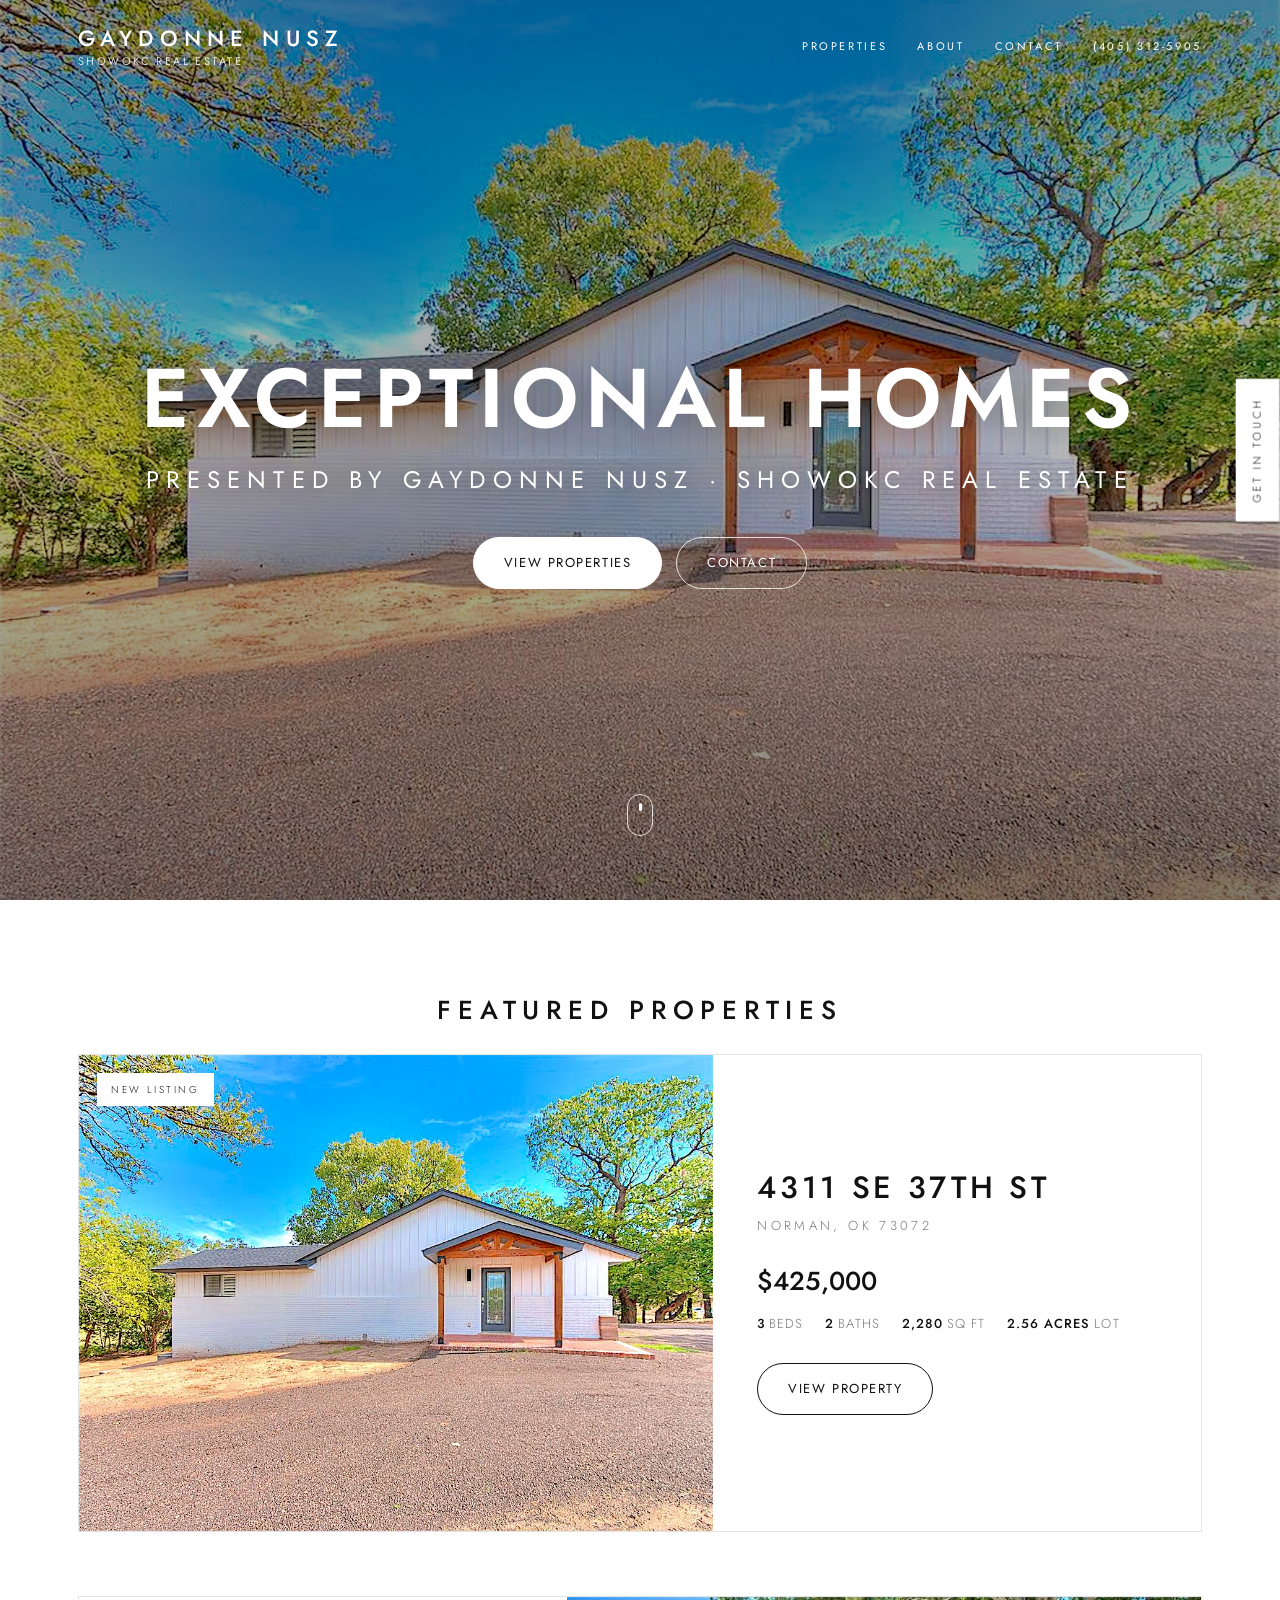
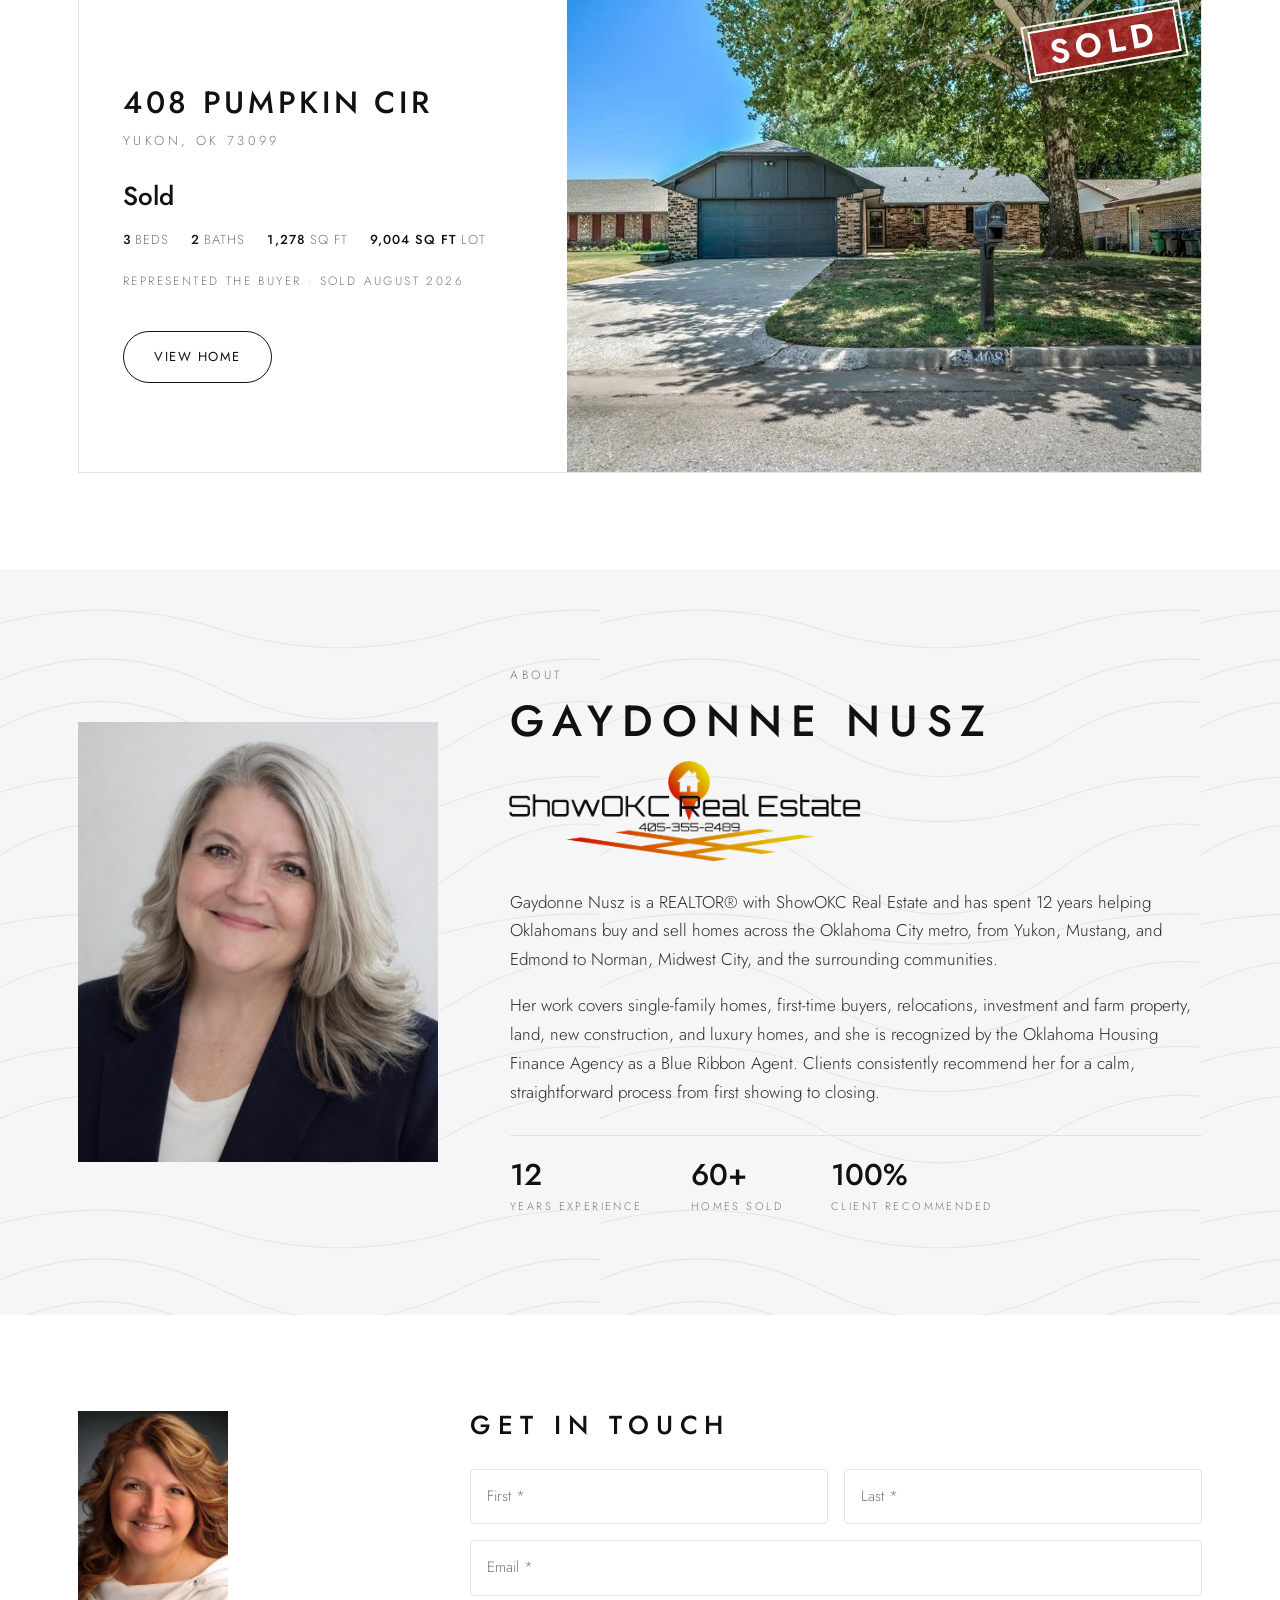
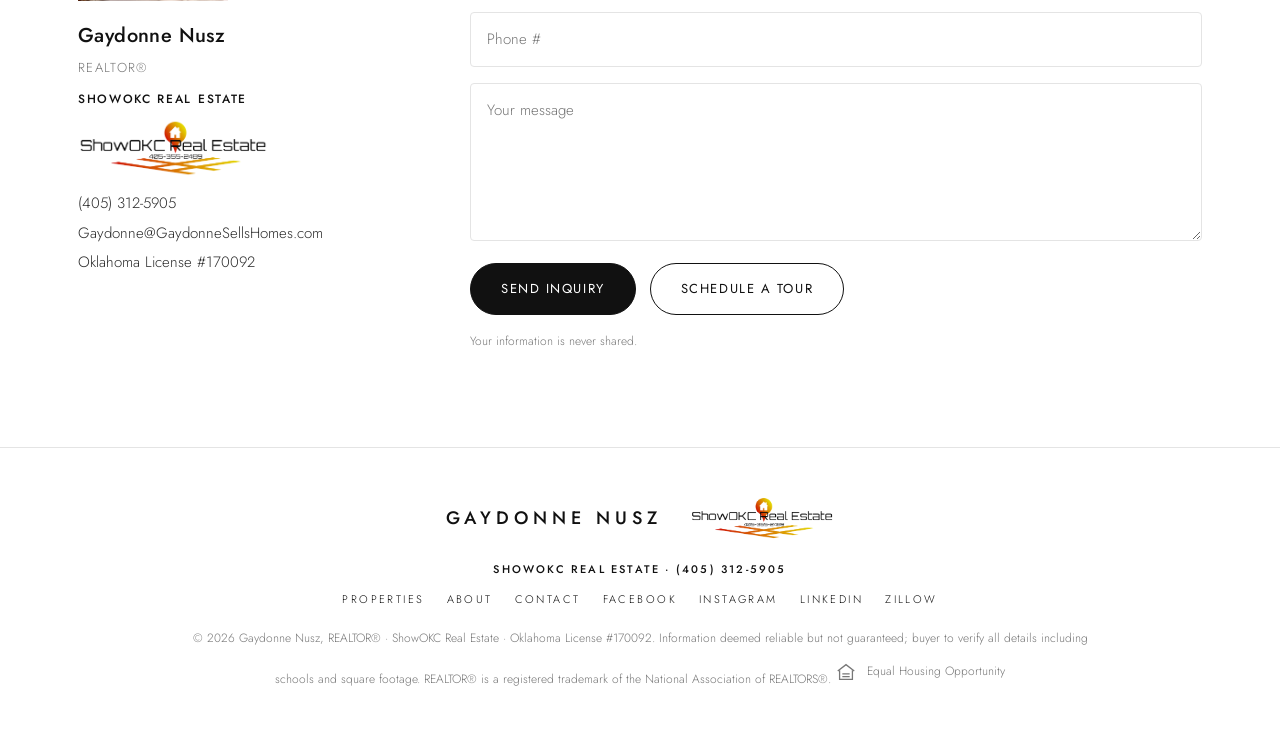
==== index.html @ 145a8dc5 "408: rename hero and card images so browsers load the realtor.com main photo Co-Authored-By: Claude " ====
<!doctype html>
<html lang="en">
<head>
  <meta charset="utf-8">
  <meta name="viewport" content="width=device-width, initial-scale=1">
  <title>Gaydonne Sells Homes</title>
  <link rel="icon" href="favicon.svg" type="image/svg+xml">
  <link rel="icon" href="favicon-32.png" sizes="32x32" type="image/png">
  <link rel="apple-touch-icon" href="apple-touch-icon.png">
  <meta name="description" content="Homes for sale across the Oklahoma City metro, presented by Gaydonne Nusz, REALTOR® with ShowOKC Real Estate.">
  <meta name="theme-color" content="#ffffff">
  <meta property="og:type" content="website">
  <meta property="og:title" content="Gaydonne Nusz | ShowOKC Real Estate">
  <meta property="og:description" content="Exceptional homes for sale across the Oklahoma City metro. Showings by appointment.">
  <meta property="og:url" content="https://gaydonnesellshomes.com/">
  <meta property="og:image" content="https://gaydonnesellshomes.com/images/norman/hero.jpg">
  <meta name="twitter:card" content="summary_large_image">
  <link rel="preconnect" href="https://fonts.googleapis.com">
  <link href="https://fonts.googleapis.com/css2?family=Jost:wght@300;400;500;600&display=swap" rel="stylesheet">
  <link rel="stylesheet" href="styles.css">
</head>
<body>
<header class="nav">
  <div class="container nav__inner">
    <a class="brand" href="index.html">
      <span class="brand__name">Gaydonne Nusz</span>
      <span class="brand__sub">ShowOKC Real Estate</span>
    </a>
    <nav class="nav__links" id="menu"><a href="#properties">Properties</a><a href="#about">About</a><a href="#contact">Contact</a><a href="tel:+14053125905">(405) 312-5905</a></nav>
    <button class="nav__toggle" aria-label="Menu" aria-expanded="false" aria-controls="menu"><svg viewBox="0 0 24 24"><path d="M3 7h18M3 12h18M3 17h18"/></svg></button>
  </div>
</header>

<section class="hero" id="top">
  <img class="hero__img" src="images/hero.jpg" alt="">
  <div class="hero__content">
    <h1 class="hero__title">Exceptional Homes</h1>
    <div class="hero__sub">Presented by Gaydonne Nusz · ShowOKC Real Estate</div>
    <div class="hero__actions"><a class="btn btn--white" href="#properties">View Properties</a><a class="btn btn--ghost-light" href="#contact">Contact</a></div>
  </div>
  <div class="hero__scroll" aria-hidden="true"></div>
</section>

<section class="section" id="properties">
  <div class="container">
    <h2 class="h2 h2--center">Featured Properties</h2>
    <div class="properties">
      <article class="property">
        <a class="property__media" href="4311/">
          <img src="images/norman/03.jpg" alt="4311 SE 37th St, Norman" loading="lazy">
          <span class="tag">New Listing</span>
        </a>
        <div class="property__body">
          <h3 class="property__addr">4311 SE 37th St</h3>
          <div class="property__city">Norman, OK 73072</div>
          <div class="property__price">$425,000</div>
          <div class="specs"><span><b>3</b>beds</span><span><b>2</b>baths</span><span><b>2,280</b>sq ft</span><span><b>2.56 acres</b>lot</span></div>
          
          <a class="btn btn--outline property__link" href="4311/">View Property</a>
        </div>
      </article>
      <article class="property property--sold">
        <a class="property__media" href="408/">
          <img src="images/pumpkin/card-front.jpg" alt="408 Pumpkin Cir, Yukon" loading="lazy">
          <span class="stamp">Sold</span>
        </a>
        <div class="property__body">
          <h3 class="property__addr">408 Pumpkin Cir</h3>
          <div class="property__city">Yukon, OK 73099</div>
          <div class="property__price">Sold</div>
          <div class="specs"><span><b>3</b>beds</span><span><b>2</b>baths</span><span><b>1,278</b>sq ft</span><span><b>9,004 sq ft</b>lot</span></div>
          <p class="property__note">Represented the buyer · Sold August 2026</p>
          <a class="btn btn--outline property__link" href="408/">View Home</a>
        </div>
      </article>
    </div>
  </div>
</section>

<section class="section section--topo" id="about">
  <div class="container about">
    <img class="about__img" src="images/agent.jpg" alt="Gaydonne Nusz">
    <div>
      <div class="eyebrow">About</div>
      <h2>Gaydonne Nusz</h2>
      <img class="about__brokerage" src="images/brand/showokc-logo.png" alt="ShowOKC Real Estate, (405) 355-2489">
      <p>Gaydonne Nusz is a REALTOR® with ShowOKC Real Estate and has spent 12 years helping Oklahomans buy and sell homes across the Oklahoma City metro, from Yukon, Mustang, and Edmond to Norman, Midwest City, and the surrounding communities.</p><p>Her work covers single-family homes, first-time buyers, relocations, investment and farm property, land, new construction, and luxury homes, and she is recognized by the Oklahoma Housing Finance Agency as a Blue Ribbon Agent. Clients consistently recommend her for a calm, straightforward process from first showing to closing.</p>
      <div class="stats"><div class="stat"><b>12</b><span>Years experience</span></div><div class="stat"><b>60+</b><span>Homes sold</span></div><div class="stat"><b>100%</b><span>Client recommended</span></div></div>
    </div>
  </div>
</section>

<section class="section " id="contact">
  <div class="container contact">
    <div class="agent">
      <img class="agent__photo" src="images/agent-contact.jpg" alt="Gaydonne Nusz">
      <b>Gaydonne Nusz</b>
      <span class="agent__role">REALTOR®</span>
      <span class="agent__brokerage">ShowOKC Real Estate</span>
      <img class="agent__logo" src="images/brand/showokc-logo.png" alt="ShowOKC Real Estate, (405) 355-2489">
      <a href="tel:+14053125905">(405) 312-5905</a>
      <a href="mailto:Gaydonne@GaydonneSellsHomes.com">Gaydonne@GaydonneSellsHomes.com</a>
      <span>Oklahoma License #170092</span>
    </div>
    <div>
      <h2 class="h2">Get in touch</h2>
      <!-- Posts to Formspree. Create a free form at https://formspree.io and replace YOUR_FORM_ID in tools/build.py -->
      <form class="form" action="https://formspree.io/f/YOUR_FORM_ID" method="POST">
        <input type="hidden" name="_subject" value="Website inquiry">
        <div class="form__row"><input type="text" name="first_name" placeholder="First *" required><input type="text" name="last_name" placeholder="Last *" required></div>
        <input type="email" name="email" placeholder="Email *" required>
        <input type="tel" name="phone" placeholder="Phone #">
        <textarea name="message" rows="5" placeholder="Your message"></textarea>
        <div class="form__actions">
          <button class="btn" type="submit">Send Inquiry</button>
          <a class="btn btn--outline" href="sms:+14053125905?&body=Hi%20Gaydonne%2C%20I%27d%20like%20to%20talk%20about%20buying%20or%20selling%20a%20home.">Schedule a Tour</a>
        </div>
        <div class="form__note">Your information is never shared.</div>
      </form>
    </div>
  </div>
</section>
<footer class="footer">
  <div class="container">
    <div class="footer__brand">
      <span class="footer__name">Gaydonne Nusz</span>
      <img class="footer__logo" src="images/brand/showokc-logo.png" alt="ShowOKC Real Estate">
    </div>
    <div class="footer__brokerage">ShowOKC Real Estate · <a href="tel:+14053125905">(405) 312-5905</a></div>
    <div class="footer__links"><a href="index.html#properties">Properties</a><a href="index.html#about">About</a><a href="index.html#contact">Contact</a><a href="https://www.facebook.com/nuszrealty">Facebook</a><a href="#">Instagram</a><a href="#">LinkedIn</a><a href="#">Zillow</a></div>
    <div class="footer__legal">© 2026 Gaydonne Nusz, REALTOR® · ShowOKC Real Estate · Oklahoma License #170092. Information deemed reliable but not guaranteed; buyer to verify all details including schools and square footage. REALTOR® is a registered trademark of the National Association of REALTORS®.
      <div class="eho"><svg viewBox="0 0 24 24"><path d="m3 11 9-7 9 7"/><path d="M5 10v10h14V10"/><path d="M8 14h8M8 17h8"/></svg> Equal Housing Opportunity</div></div>
  </div>
</footer>

<a class="tour-tab" href="#contact">Get in touch</a>
<script src="site.js"></script>
</body>
</html>
---- styles.css ----
/* =====================================================================
   "North" style — light, airy single-property layout
   ===================================================================== */
:root {
  --ink: #111111;
  --text: #2b2b2b;
  --muted: #777777;
  --line: #e4e4e4;
  --bg: #ffffff;
  --bg-2: #f6f6f6;
  --accent: #111111;
  --sans: "Jost", "Futura", "Helvetica Neue", Arial, sans-serif;
  --container: 1180px;
  --ease: cubic-bezier(.2,.7,.2,1);
  --topo: url("data:image/svg+xml,%3Csvg xmlns='http://www.w3.org/2000/svg' width='600' height='600' viewBox='0 0 600 600'%3E%3Cg fill='none' stroke='%23000' stroke-opacity='.07' stroke-width='1'%3E%3Cpath d='M-20 120c80-40 160-40 240 0s160 40 240 0 160-40 240 0'/%3E%3Cpath d='M-20 170c80-50 160-50 240 0s160 50 240 0 160-50 240 0'/%3E%3Cpath d='M-20 230c80-30 160-30 240 0s160 30 240 0 160-30 240 0'/%3E%3Cpath d='M-20 300c80-60 160-60 240 0s160 60 240 0 160-60 240 0'/%3E%3Cpath d='M-20 360c80-20 160-20 240 0s160 20 240 0 160-20 240 0'/%3E%3Cpath d='M-20 430c80-50 160-50 240 0s160 50 240 0 160-50 240 0'/%3E%3Cpath d='M-20 500c80-30 160-30 240 0s160 30 240 0 160-30 240 0'/%3E%3Cpath d='M-20 560c80-45 160-45 240 0s160 45 240 0 160-45 240 0'/%3E%3Cpath d='M-20 60c80-25 160-25 240 0s160 25 240 0 160-25 240 0'/%3E%3C/g%3E%3C/svg%3E");
}

* { box-sizing: border-box; }
html { scroll-behavior: smooth; -webkit-text-size-adjust: 100%; }
body { margin: 0; font-family: var(--sans); font-weight: 300; font-size: 17px; line-height: 1.7; color: var(--text); background: var(--bg); }
img { display: block; max-width: 100%; }
a { color: inherit; text-decoration: none; }
h1, h2, h3, h4 { margin: 0; font-weight: 500; line-height: 1.15; }
p { margin: 0 0 1em; }

.container { max-width: var(--container); margin: 0 auto; padding: 0 28px; }
.section { padding: 96px 0; }
.section--tight { padding: 64px 0; }
.section--topo { background: var(--bg-2) var(--topo); }
.h2 { font-size: 26px; letter-spacing: 0.26em; text-transform: uppercase; font-weight: 500; color: var(--ink); margin-bottom: 28px; }
.h2--center { text-align: center; }
.eyebrow { font-size: 12px; letter-spacing: 0.3em; text-transform: uppercase; color: var(--muted); margin-bottom: 10px; }

/* ---------- Buttons ---------- */
.btn { display: inline-flex; align-items: center; justify-content: center; gap: 10px; padding: 14px 30px; border-radius: 999px; font: inherit; font-size: 13px; font-weight: 400; letter-spacing: 0.12em; text-transform: uppercase; cursor: pointer; border: 1px solid var(--ink); background: var(--ink); color: #fff; transition: all .2s var(--ease); }
.btn:hover { background: #333; border-color: #333; }
.btn--outline { background: transparent; color: var(--ink); }
.btn--outline:hover { background: var(--ink); color: #fff; }
.btn--white { background: #fff; color: var(--ink); border-color: #fff; }
.btn--white:hover { background: transparent; color: #fff; }
.btn--ghost-light { background: transparent; color: #fff; border-color: rgba(255,255,255,.8); }
.btn--ghost-light:hover { background: #fff; color: var(--ink); }
.btn--block { width: 100%; }
.btn svg { width: 16px; height: 16px; stroke: currentColor; fill: none; stroke-width: 1.8; stroke-linecap: round; stroke-linejoin: round; }

/* ---------- Nav ---------- */
.nav { position: fixed; inset: 0 0 auto 0; z-index: 50; padding: 26px 0; color: #fff; transition: background .3s, padding .3s, color .3s, box-shadow .3s; }
.nav.is-scrolled, .nav--solid { background: rgba(255,255,255,.96); color: var(--ink); padding: 14px 0; box-shadow: 0 1px 0 var(--line); }
.nav__inner { display: flex; align-items: center; justify-content: space-between; gap: 24px; }
.brand { display: flex; flex-direction: column; line-height: 1.1; }
.brand__name { font-size: 22px; font-weight: 500; letter-spacing: 0.28em; text-transform: uppercase; }
.brand__sub { font-size: 11px; font-weight: 400; letter-spacing: 0.22em; text-transform: uppercase; margin-top: 5px; opacity: .85; } /* >= 50% of .brand__name (22px) */
.nav__links { display: flex; gap: 30px; align-items: center; }
.nav__links a { font-size: 11px; letter-spacing: 0.24em; text-transform: uppercase; font-weight: 400; position: relative; padding: 4px 0; white-space: nowrap; }
.nav__links a::after { content: ""; position: absolute; left: 0; bottom: 0; width: 0; height: 1px; background: currentColor; transition: width .25s var(--ease); }
.nav__links a:hover::after { width: 100%; }
.nav__toggle { display: none; background: none; border: 0; color: inherit; width: 44px; height: 44px; cursor: pointer; }
.nav__toggle svg { width: 26px; height: 26px; stroke: currentColor; fill: none; stroke-width: 1.6; stroke-linecap: round; }

/* ---------- Hero ---------- */
.hero { position: relative; min-height: min(100svh, 1000px); display: grid; place-items: center; text-align: center; color: #fff; isolation: isolate; }
.hero__img { position: absolute; inset: 0; width: 100%; height: 100%; object-fit: cover; z-index: -2; }
.hero::after { content: ""; position: absolute; inset: 0; z-index: -1; background: linear-gradient(180deg, rgba(0,0,0,.4) 0%, rgba(0,0,0,.28) 50%, rgba(0,0,0,.5) 100%); }
.hero__content { padding: 120px 24px 80px; width: 100%; max-width: 1100px; }
.hero__title { font-size: clamp(38px, 6.5vw, 86px); font-weight: 600; letter-spacing: 0.08em; text-transform: uppercase; text-shadow: 0 2px 30px rgba(0,0,0,.35); }
.hero__sub { font-size: clamp(15px, 2vw, 24px); letter-spacing: 0.3em; text-transform: uppercase; font-weight: 400; margin-top: 14px; text-shadow: 0 2px 20px rgba(0,0,0,.4); }
.hero__actions { margin-top: 36px; display: flex; gap: 14px; justify-content: center; flex-wrap: wrap; }
.hero__scroll { position: absolute; left: 50%; bottom: 64px; transform: translateX(-50%); width: 26px; height: 42px; border: 1.5px solid rgba(255,255,255,.8); border-radius: 14px; }
.hero__scroll::after { content: ""; position: absolute; left: 50%; top: 8px; width: 3px; height: 8px; margin-left: -1.5px; border-radius: 2px; background: #fff; animation: scroll 1.8s infinite; }
@keyframes scroll { 0% { transform: translateY(0); opacity: 1 } 70% { transform: translateY(14px); opacity: 0 } 100% { opacity: 0 } }

/* ---------- Stats bar ---------- */
.statbar { display: flex; justify-content: center; flex-wrap: wrap; border: 1px solid var(--line); border-radius: 999px; background: #fff; margin: -36px auto 0; position: relative; z-index: 2; max-width: 900px; box-shadow: 0 10px 30px rgba(0,0,0,.06); }
.statbar div { padding: 18px 30px; font-size: 16px; font-weight: 500; color: var(--ink); border-right: 1px solid var(--line); white-space: nowrap; }
.statbar div:last-child { border-right: 0; }
.statbar span { font-weight: 300; color: var(--muted); margin-left: 5px; }
.statbar .statbar__price { letter-spacing: 0.04em; }

/* ---------- Overview ---------- */
.overview { max-width: 900px; margin: 0 auto; text-align: center; }
.overview p { font-size: 17px; text-align: left; }
.overview .h2 { margin-bottom: 20px; }
.docs { display: flex; justify-content: center; gap: 56px; margin-top: 40px; padding-top: 36px; border-top: 1px solid var(--line); }
.docs a { display: grid; justify-items: center; gap: 8px; font-size: 12px; letter-spacing: 0.22em; text-transform: uppercase; color: var(--ink); }
.docs svg { width: 34px; height: 34px; stroke: var(--ink); fill: none; stroke-width: 1.2; stroke-linecap: round; stroke-linejoin: round; }

/* ---------- Photo mosaic ---------- */
.mosaic { display: grid; grid-template-columns: 2fr 1fr 1fr; grid-template-rows: 300px 300px; gap: 8px; }
.mosaic button { padding: 0; border: 0; background: #eee; cursor: pointer; overflow: hidden; position: relative; }
.mosaic button:first-child { grid-row: span 2; }
.mosaic img { width: 100%; height: 100%; object-fit: cover; transition: transform .9s var(--ease); }
.mosaic button:hover img { transform: scale(1.04); }
.mosaic__more { position: absolute; inset: 0; display: grid; place-items: center; background: rgba(0,0,0,.45); color: #fff; font-size: 13px; letter-spacing: 0.2em; text-transform: uppercase; }
.photos__cta { text-align: center; margin-top: 28px; }

/* ---------- Features ---------- */
.features { list-style: none; margin: 0; padding: 0; display: flex; flex-wrap: wrap; gap: 10px 0; max-width: 1000px; }
.features li { font-size: 16px; color: var(--text); }
.features li::after { content: "•"; margin: 0 16px; color: var(--muted); }
.features li:last-child::after { content: none; }

/* ---------- Tabs (video / tour / plans) ---------- */
.tabs { display: flex; justify-content: center; margin: 0 auto; max-width: 900px; border-top: 1px solid var(--line); border-bottom: 1px solid var(--line); }
.tabs a { flex: 1; text-align: center; padding: 22px 10px; font-size: 13px; letter-spacing: 0.24em; text-transform: uppercase; color: var(--ink); border-right: 1px solid var(--line); }
.tabs a:last-child { border-right: 0; }
.tabs a.is-off { color: #bbb; cursor: default; }

/* ---------- Details table ---------- */
.details { width: 100%; max-width: 900px; margin: 0 auto; border-collapse: collapse; font-size: 15px; }
.details th, .details td { text-align: left; padding: 14px 0; border-bottom: 1px solid var(--line); vertical-align: top; }
.details th { color: var(--muted); font-weight: 400; width: 40%; letter-spacing: 0.04em; }
.details td { color: var(--ink); font-weight: 400; }

/* ---------- Map ---------- */
.map { position: relative; height: 520px; background: var(--bg-2) var(--topo); overflow: hidden; }
.map iframe { position: absolute; inset: 0; width: 100%; height: 100%; border: 0; filter: grayscale(1) contrast(1.05); }
.map__card { position: absolute; left: 50%; top: 32px; transform: translateX(-50%); background: #fff; padding: 16px 28px; text-align: center; box-shadow: 0 10px 30px rgba(0,0,0,.12); z-index: 2; }
.map__card b { display: block; font-size: 15px; letter-spacing: 0.2em; text-transform: uppercase; font-weight: 500; color: var(--ink); }
.map__card span { font-size: 13px; color: var(--muted); letter-spacing: 0.1em; }
.map__card a { display: inline-block; margin-top: 10px; font-size: 11px; letter-spacing: 0.22em; text-transform: uppercase; border-bottom: 1px solid var(--ink); color: var(--ink); }

/* ---------- Contact ---------- */
.contact { display: grid; grid-template-columns: 320px 1fr; gap: 72px; align-items: start; }
.agent { display: grid; gap: 4px; font-size: 15px; }
.agent .agent__photo { width: 150px; height: 190px; object-fit: cover; object-position: center top; margin-bottom: 14px; background: #eee; }
.agent b { font-size: 20px; font-weight: 500; color: var(--ink); letter-spacing: 0.02em; }
.agent .agent__role { color: var(--muted); font-size: 13px; letter-spacing: 0.1em; text-transform: uppercase; }
.agent .agent__brokerage { font-size: 12px; font-weight: 500; letter-spacing: 0.14em; text-transform: uppercase; color: var(--ink); margin-top: 6px; } /* >= 50% of 20px name */
.agent .agent__logo { width: 190px; height: auto; margin: 6px 0 10px; } /* wordmark ~ 12px: also >= 50% of the name */
.agent a:hover { text-decoration: underline; }
.agent .agent__site { margin-top: 8px; font-size: 12px; letter-spacing: 0.2em; text-transform: uppercase; border-bottom: 1px solid var(--ink); width: max-content; }
.form { display: grid; gap: 16px; }
.form__row { display: grid; grid-template-columns: 1fr 1fr; gap: 16px; }
.form input, .form textarea, .form select { font: inherit; font-weight: 300; font-size: 15px; padding: 14px 16px; border: 1px solid var(--line); background: #fff; color: var(--text); width: 100%; border-radius: 4px; }
.form input:focus, .form textarea:focus, .form select:focus { outline: none; border-color: var(--ink); }
.form__actions { display: flex; gap: 14px; flex-wrap: wrap; margin-top: 6px; }
.form__note { font-size: 12px; color: var(--muted); }

/* ---------- Floating tour tab ---------- */
.tour-tab { position: fixed; right: 0; top: 50%; transform: translateY(-50%) rotate(180deg); writing-mode: vertical-rl; z-index: 40; background: #fff; color: var(--ink); border: 1px solid var(--line); border-right: 0; padding: 18px 12px; font-size: 11px; letter-spacing: 0.26em; text-transform: uppercase; box-shadow: 0 6px 24px rgba(0,0,0,.08); }
.tour-tab:hover { background: var(--ink); color: #fff; }

/* ---------- Footer ---------- */
.footer { padding: 48px 0 40px; border-top: 1px solid var(--line); font-size: 12px; color: var(--muted); text-align: center; line-height: 1.8; }
.footer__brand { display: flex; justify-content: center; align-items: center; gap: 28px; margin-bottom: 20px; flex-wrap: wrap; }
.footer__name { font-size: 18px; letter-spacing: 0.28em; text-transform: uppercase; color: var(--ink); font-weight: 500; }
.footer__logo { height: 44px; width: auto; } /* wordmark ~ 9px+ ... sized with text line below for the 50% rule */
.footer__brokerage { font-size: 11px; letter-spacing: 0.2em; text-transform: uppercase; color: var(--ink); font-weight: 500; }
.footer__brokerage a { color: inherit; }
.footer__links { display: flex; justify-content: center; gap: 22px; margin: 10px 0 18px; flex-wrap: wrap; }
.footer__links a { font-size: 11px; letter-spacing: 0.22em; text-transform: uppercase; color: var(--ink); }
.footer__legal { max-width: 900px; margin: 0 auto; }
.eho { display: inline-flex; gap: 10px; align-items: center; margin-top: 12px; }
.eho svg { width: 22px; height: 22px; stroke: var(--muted); fill: none; stroke-width: 1.4; }

/* ---------- Home page: property cards ---------- */
.properties { display: grid; gap: 64px; }
.property { display: grid; grid-template-columns: 1.3fr 1fr; gap: 0; background: #fff; border: 1px solid var(--line); overflow: hidden; }
.property:nth-child(even) { grid-template-columns: 1fr 1.3fr; }
.property:nth-child(even) .property__media { order: 2; }
.property__media { position: relative; aspect-ratio: 4 / 3; overflow: hidden; background: #eee; }
.property__media img { width: 100%; height: 100%; object-fit: cover; transition: transform 1s var(--ease); }
.property:hover .property__media img { transform: scale(1.04); }
.tag { position: absolute; top: 18px; left: 18px; background: #fff; color: var(--ink); font-size: 10px; letter-spacing: 0.26em; text-transform: uppercase; padding: 8px 14px; }
.property__body { padding: 48px 44px; display: flex; flex-direction: column; justify-content: center; }
.property__addr { font-size: clamp(22px, 2.4vw, 32px); letter-spacing: 0.12em; text-transform: uppercase; font-weight: 500; color: var(--ink); line-height: 1.2; }
.property__city { font-size: 13px; letter-spacing: 0.26em; text-transform: uppercase; color: var(--muted); margin-top: 8px; }
.property__price { font-size: 26px; font-weight: 500; color: var(--ink); margin: 22px 0 10px; }
.specs { display: flex; flex-wrap: wrap; gap: 6px 22px; font-size: 13px; letter-spacing: 0.08em; text-transform: uppercase; color: var(--muted); }
.specs b { font-weight: 500; color: var(--ink); margin-right: 4px; }
.property__link { margin-top: 28px; width: max-content; }
.stamp { display: inline-block; transform: rotate(-12deg); padding: 0.14em 0.5em 0.1em; border: 0.08em solid #fff; outline: 2px solid rgba(255,255,255,.9); outline-offset: 5px; color: #fff; background: rgba(176, 30, 35, .78); font-size: clamp(30px, 4vw, 52px); font-weight: 600; letter-spacing: 0.18em; line-height: 1; text-transform: uppercase; box-shadow: 0 8px 30px rgba(0,0,0,.3); pointer-events: none; }
.property__media .stamp { position: absolute; top: 22px; right: 22px; transform: rotate(-10deg); transform-origin: center; font-size: clamp(22px, 2.6vw, 34px); outline-offset: 4px; }
.stamp--hero { font-size: clamp(30px, 4.5vw, 60px); margin-bottom: 36px; }
.overview__sold { font-size: 12px; letter-spacing: 0.24em; text-transform: uppercase; color: var(--muted); }
.property__note { margin-top: 20px; font-size: 12px; letter-spacing: 0.2em; text-transform: uppercase; color: var(--muted); }

/* ---------- Home page: about ---------- */
.about { display: grid; grid-template-columns: 360px 1fr; gap: 72px; align-items: center; }
.about__img { width: 100%; aspect-ratio: 9 / 11; object-fit: cover; object-position: center top; background: #eee; }
.about h2 { font-size: clamp(28px, 3.4vw, 44px); letter-spacing: 0.2em; text-transform: uppercase; color: var(--ink); }
.about__brokerage { height: 110px; width: auto; margin: 10px 0 22px -6px; } /* wordmark ~21% => >= 50% of the 44px name */
.about p { color: var(--text); }
.stats { display: flex; gap: 48px; margin-top: 28px; padding-top: 24px; border-top: 1px solid var(--line); }
.stat b { display: block; font-size: 30px; font-weight: 500; color: var(--ink); line-height: 1; }
.stat span { font-size: 11px; letter-spacing: 0.22em; text-transform: uppercase; color: var(--muted); }

/* ---------- Lightbox ---------- */
.lightbox { position: fixed; inset: 0; z-index: 100; background: rgba(8,8,8,.96); display: none; flex-direction: column; color: #fff; }
.lightbox.is-open { display: flex; }
.lightbox__top { display: flex; justify-content: space-between; align-items: center; padding: 18px 24px; font-size: 12px; letter-spacing: 0.22em; text-transform: uppercase; }
.lightbox__close { background: none; border: 0; color: #fff; cursor: pointer; width: 40px; height: 40px; }
.lightbox__close svg, .lightbox__arrow svg { width: 24px; height: 24px; stroke: currentColor; fill: none; stroke-width: 1.5; stroke-linecap: round; stroke-linejoin: round; }
.lightbox__stage { flex: 1; position: relative; display: grid; place-items: center; min-height: 0; padding: 0 70px; }
.lightbox__stage img { max-width: 100%; max-height: 100%; object-fit: contain; }
.lightbox__caption { position: absolute; left: 0; right: 0; bottom: 10px; text-align: center; font-size: 12px; letter-spacing: 0.16em; text-transform: uppercase; color: rgba(255,255,255,.7); }
.lightbox__arrow { position: absolute; top: 50%; transform: translateY(-50%); background: none; border: 1px solid rgba(255,255,255,.35); color: #fff; width: 48px; height: 48px; border-radius: 50%; cursor: pointer; display: grid; place-items: center; }
.lightbox__arrow:hover { background: #fff; color: #000; }
.lightbox__arrow--prev { left: 14px; } .lightbox__arrow--next { right: 14px; }
.lightbox__thumbs { display: flex; gap: 6px; padding: 12px 24px 18px; overflow-x: auto; scrollbar-width: none; }
.lightbox__thumbs::-webkit-scrollbar { display: none; }
.lightbox__thumbs button { flex: 0 0 88px; height: 58px; padding: 0; border: 1px solid transparent; background: #222; cursor: pointer; opacity: .5; overflow: hidden; }
.lightbox__thumbs button.is-active, .lightbox__thumbs button:hover { opacity: 1; border-color: #fff; }
.lightbox__thumbs img { width: 100%; height: 100%; object-fit: cover; }
body.no-scroll { overflow: hidden; }

.toast { position: fixed; left: 50%; bottom: 28px; transform: translate(-50%, 20px); background: var(--ink); color: #fff; padding: 12px 22px; font-size: 12px; letter-spacing: .14em; text-transform: uppercase; opacity: 0; pointer-events: none; transition: all .25s var(--ease); z-index: 120; border-radius: 999px; }
.toast.is-on { opacity: 1; transform: translate(-50%, 0); }

/* ---------- Responsive ---------- */
@media (max-width: 960px) {
  .contact, .about { grid-template-columns: 1fr; gap: 48px; }
  .property, .property:nth-child(even) { grid-template-columns: 1fr; }
  .property:nth-child(even) .property__media { order: 0; }
  .property__body { padding: 32px 28px; }
  .mosaic { grid-template-rows: 220px 220px; }
  .section { padding: 72px 0; }
}
@media (max-width: 720px) {
  body { font-size: 16px; }
  .nav { padding: 16px 0; }
  .nav__links { display: none; position: fixed; inset: 0; background: #fff; color: var(--ink); flex-direction: column; justify-content: center; align-items: center; gap: 28px; }
  .nav__links.is-open { display: flex; }
  .nav__links a { font-size: 14px; }
  .nav__toggle { display: block; position: relative; z-index: 2; }
  .nav.is-open { background: #fff; color: var(--ink); }
  .brand__name { font-size: 18px; letter-spacing: 0.2em; }
  .brand__sub { font-size: 10px; }
  .hero__title { font-size: clamp(28px, 8vw, 44px); letter-spacing: 0.06em; }
  .hero__sub { font-size: 13px; letter-spacing: 0.2em; }
  .statbar { border-radius: 24px; margin: -28px 16px 0; }
  .statbar div { padding: 12px 16px; font-size: 14px; flex: 1 1 auto; text-align: center; border-right: 0; border-bottom: 1px solid var(--line); }
  .mosaic { grid-template-columns: 1fr 1fr; grid-template-rows: 200px 140px 140px; }
  .mosaic button:first-child { grid-column: span 2; grid-row: span 1; }
  .features li::after { margin: 0 10px; }
  .tabs a { padding: 16px 6px; font-size: 11px; letter-spacing: 0.14em; }
  .map { height: 420px; }
  .form__row { grid-template-columns: 1fr; }
  .tour-tab { top: auto; bottom: 16px; right: 16px; transform: none; writing-mode: horizontal-tb; border: 1px solid var(--line); border-radius: 999px; padding: 12px 18px; }
  .h2 { font-size: 20px; letter-spacing: 0.2em; }
  .about__brokerage { height: 86px; }
  .stats { gap: 28px; }
  .lightbox__stage { padding: 0 8px; }
  .lightbox__arrow { width: 40px; height: 40px; }
  .lightbox__arrow--prev { left: 6px; } .lightbox__arrow--next { right: 6px; }
}

@media (max-width: 600px) {
  .property__media .stamp { font-size: 19px; top: 14px; right: 14px; outline-offset: 3px; }
}
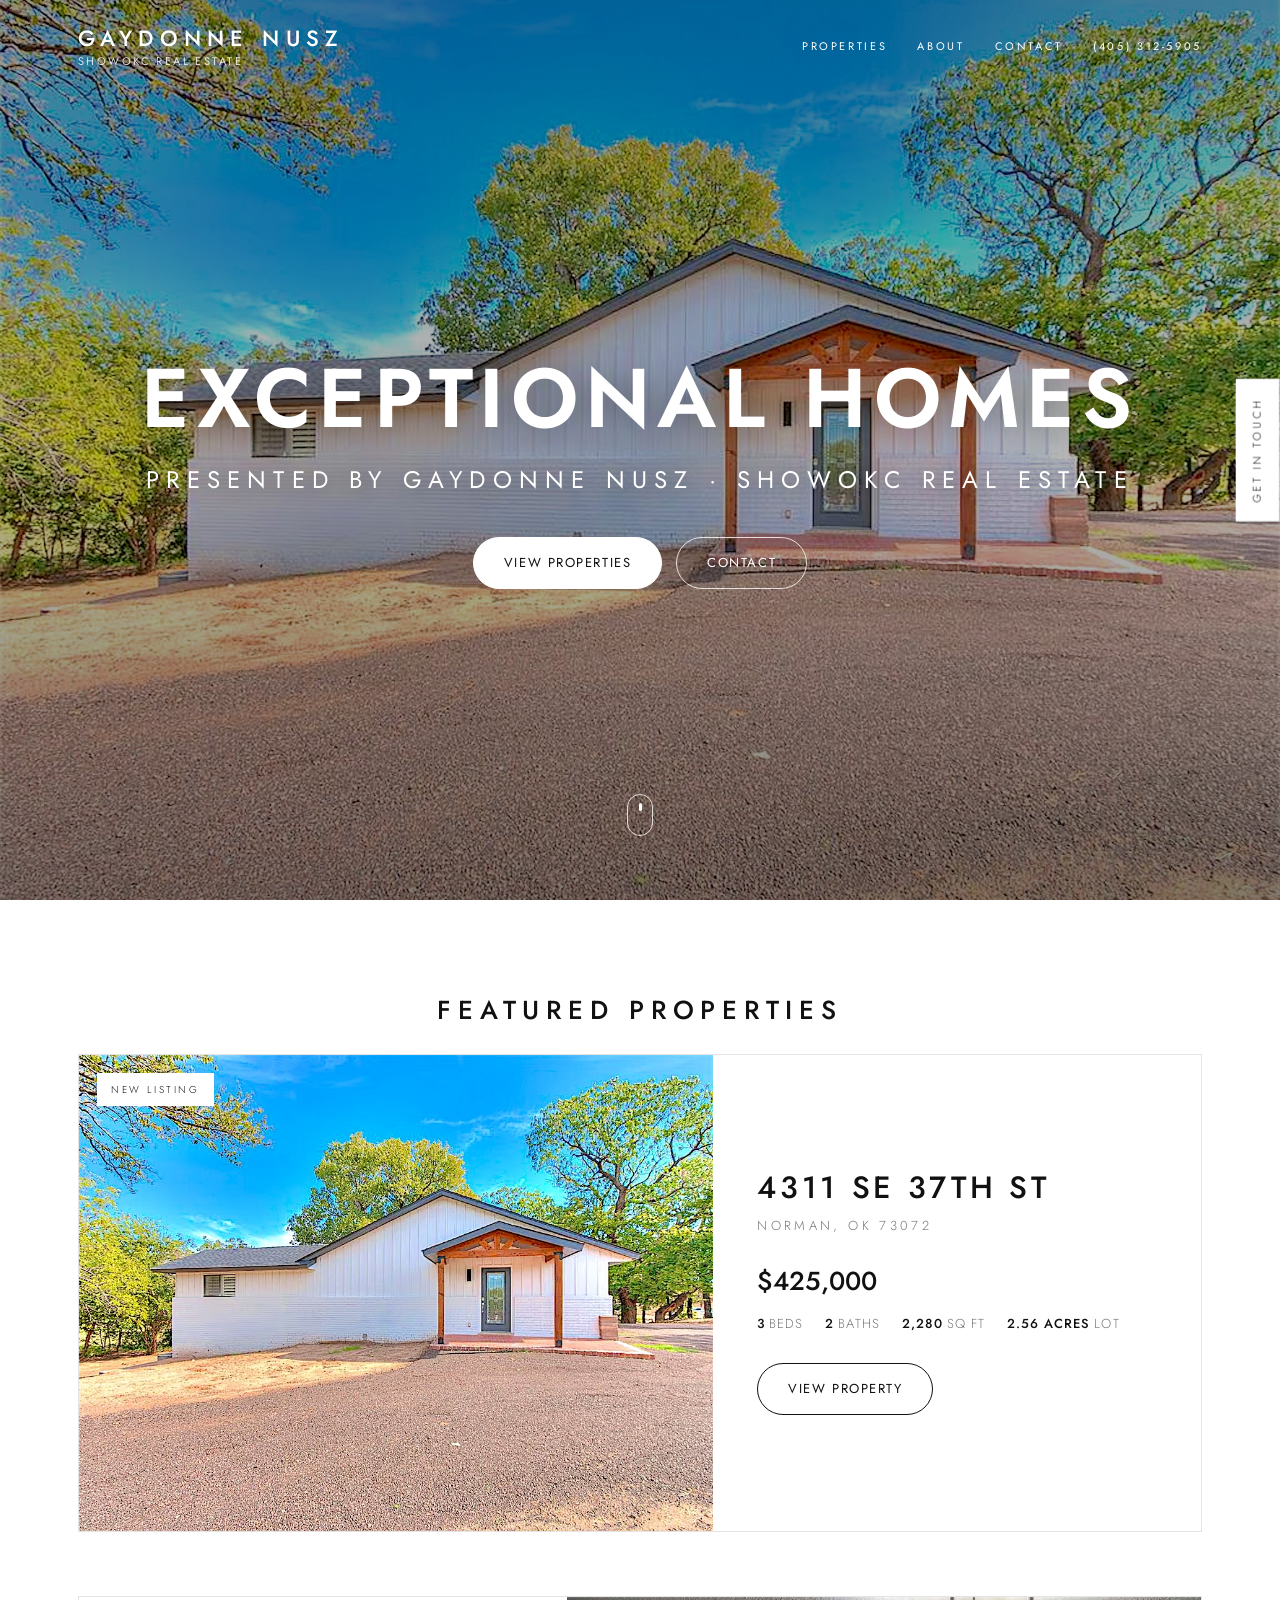
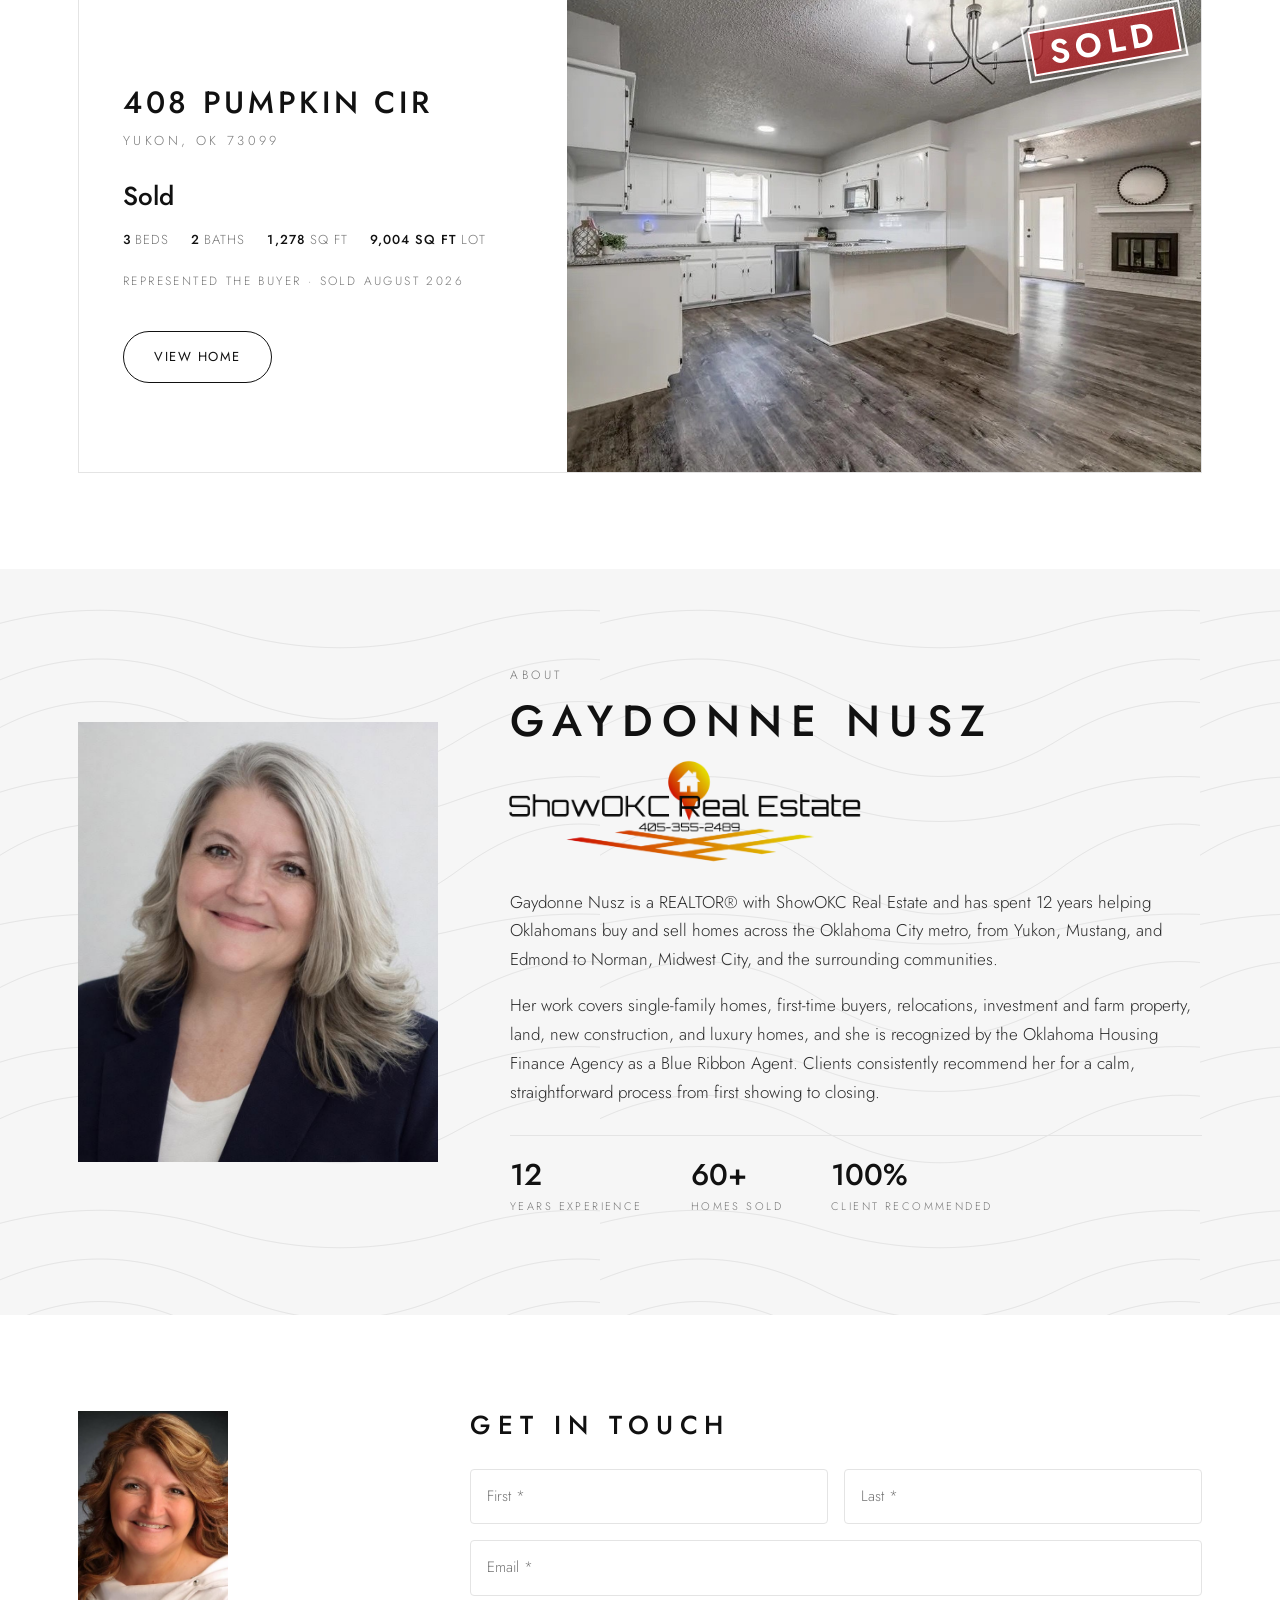
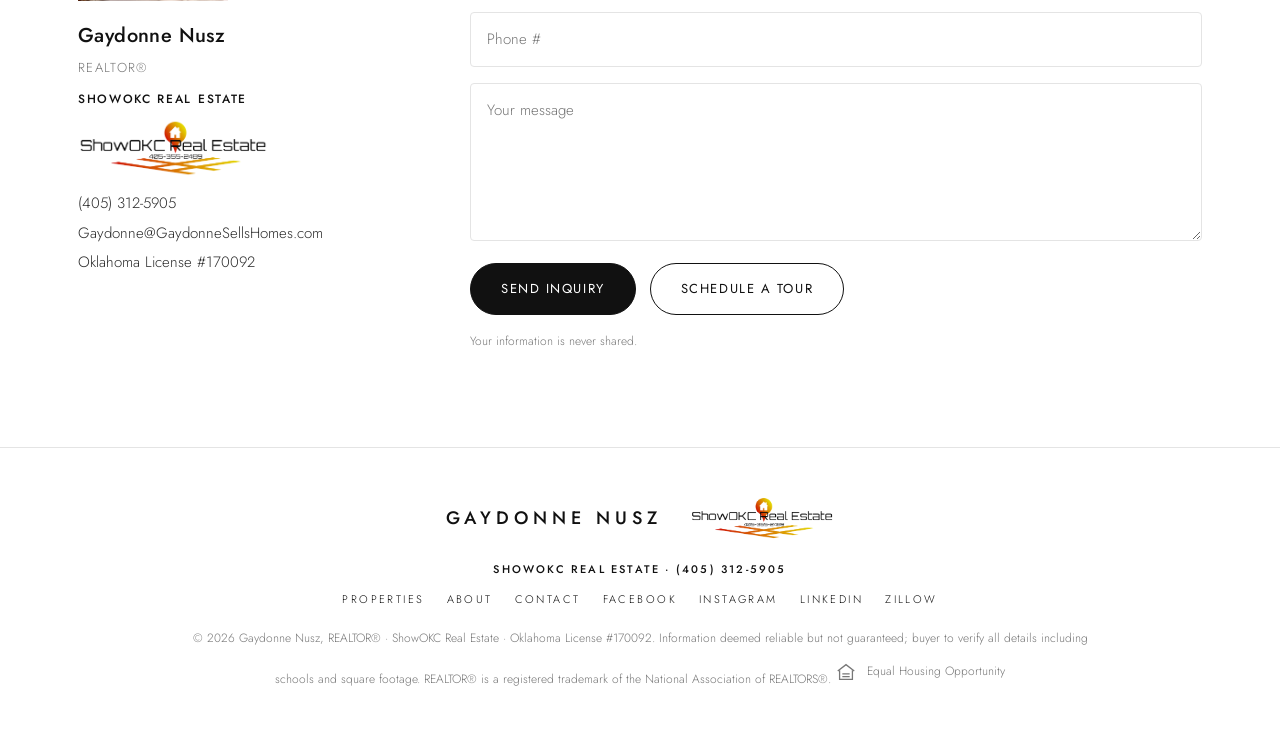
==== commit c566cb01: "408: use the kitchen photo (05) for the page hero and home-page card Co-Authored-By: Claude Opus 5.5" ====
--- a/index.html
+++ b/index.html
@@ -61,7 +61,7 @@
       </article>
       <article class="property property--sold">
         <a class="property__media" href="408/">
-          <img src="images/pumpkin/card-front.jpg" alt="408 Pumpkin Cir, Yukon" loading="lazy">
+          <img src="images/pumpkin/05.jpg" alt="408 Pumpkin Cir, Yukon" loading="lazy">
           <span class="stamp">Sold</span>
         </a>
         <div class="property__body">
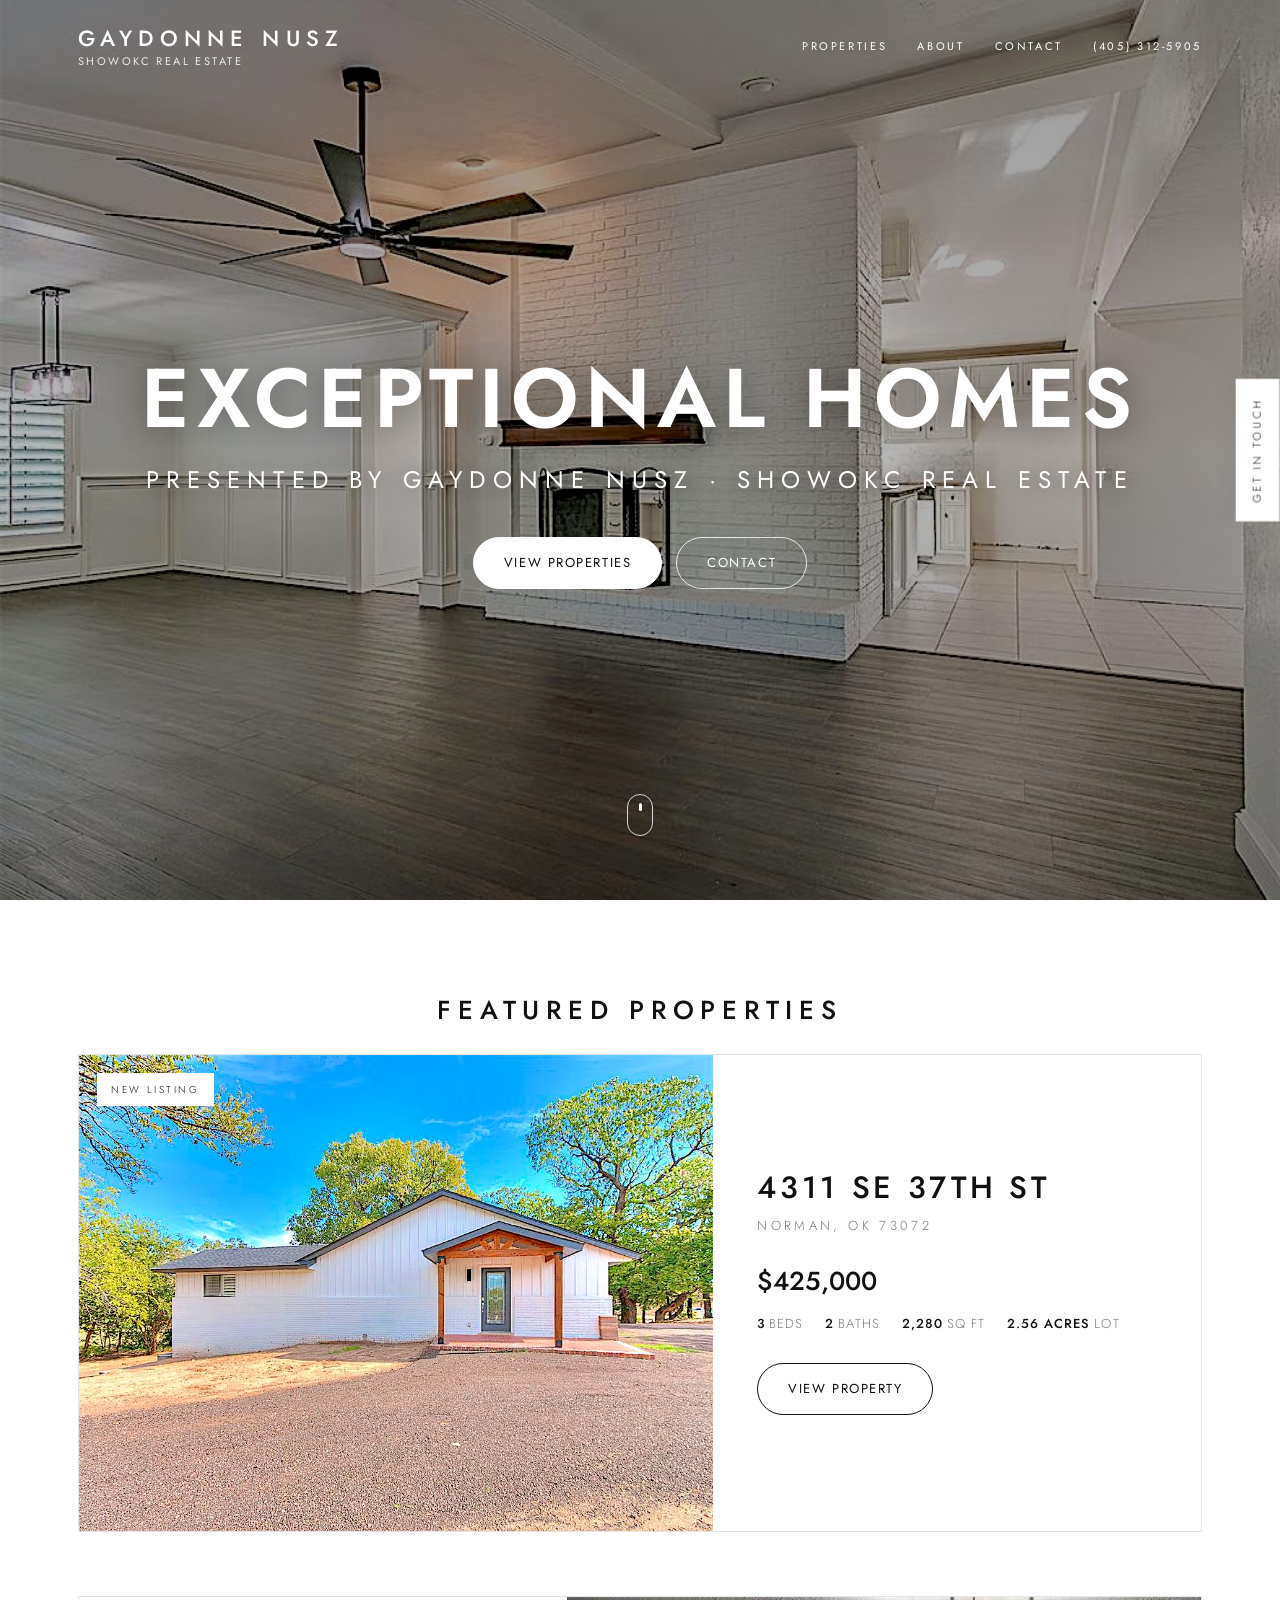
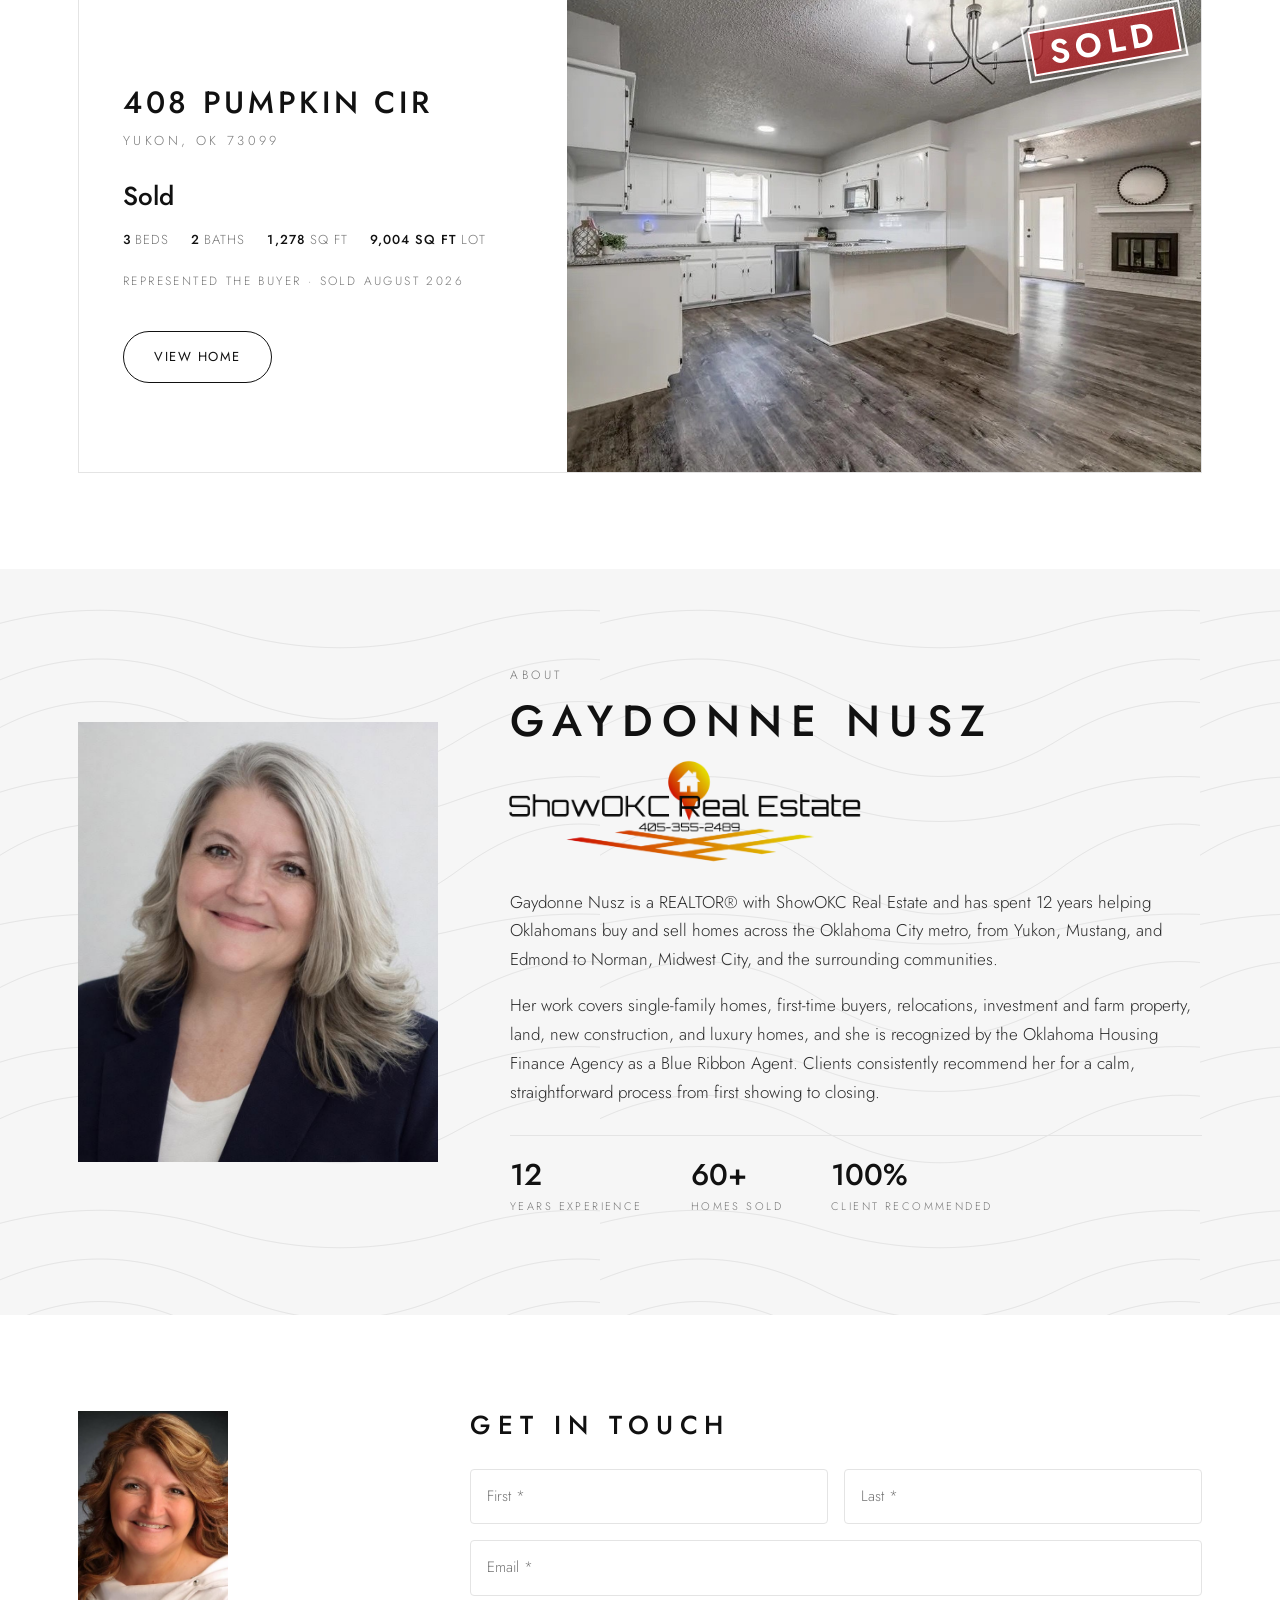
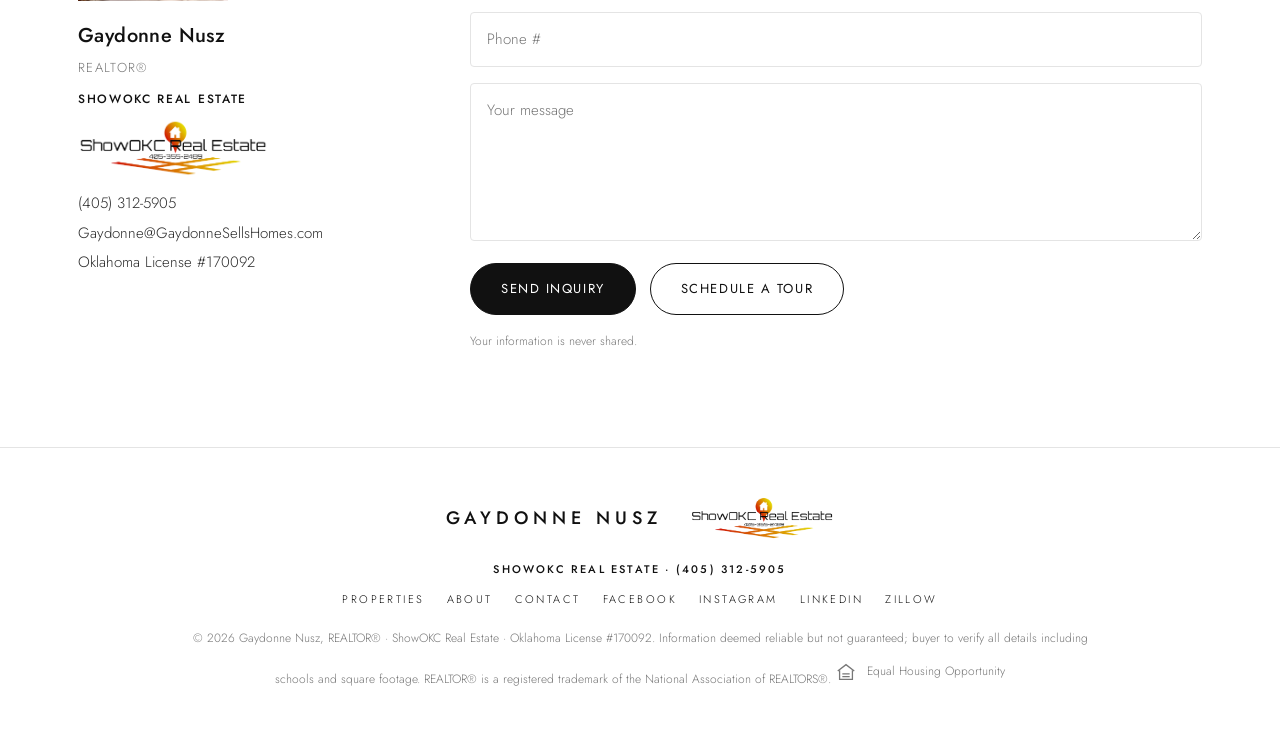
==== commit 660068ee: "Home page hero: Norman living room with double-sided fireplace (photo 21) Co-Authored-By: Claude Opu" ====
--- a/index.html
+++ b/index.html
@@ -32,7 +32,7 @@
 </header>
 
 <section class="hero" id="top">
-  <img class="hero__img" src="images/hero.jpg" alt="">
+  <img class="hero__img" src="images/hero-living.jpg" alt="">
   <div class="hero__content">
     <h1 class="hero__title">Exceptional Homes</h1>
     <div class="hero__sub">Presented by Gaydonne Nusz · ShowOKC Real Estate</div>
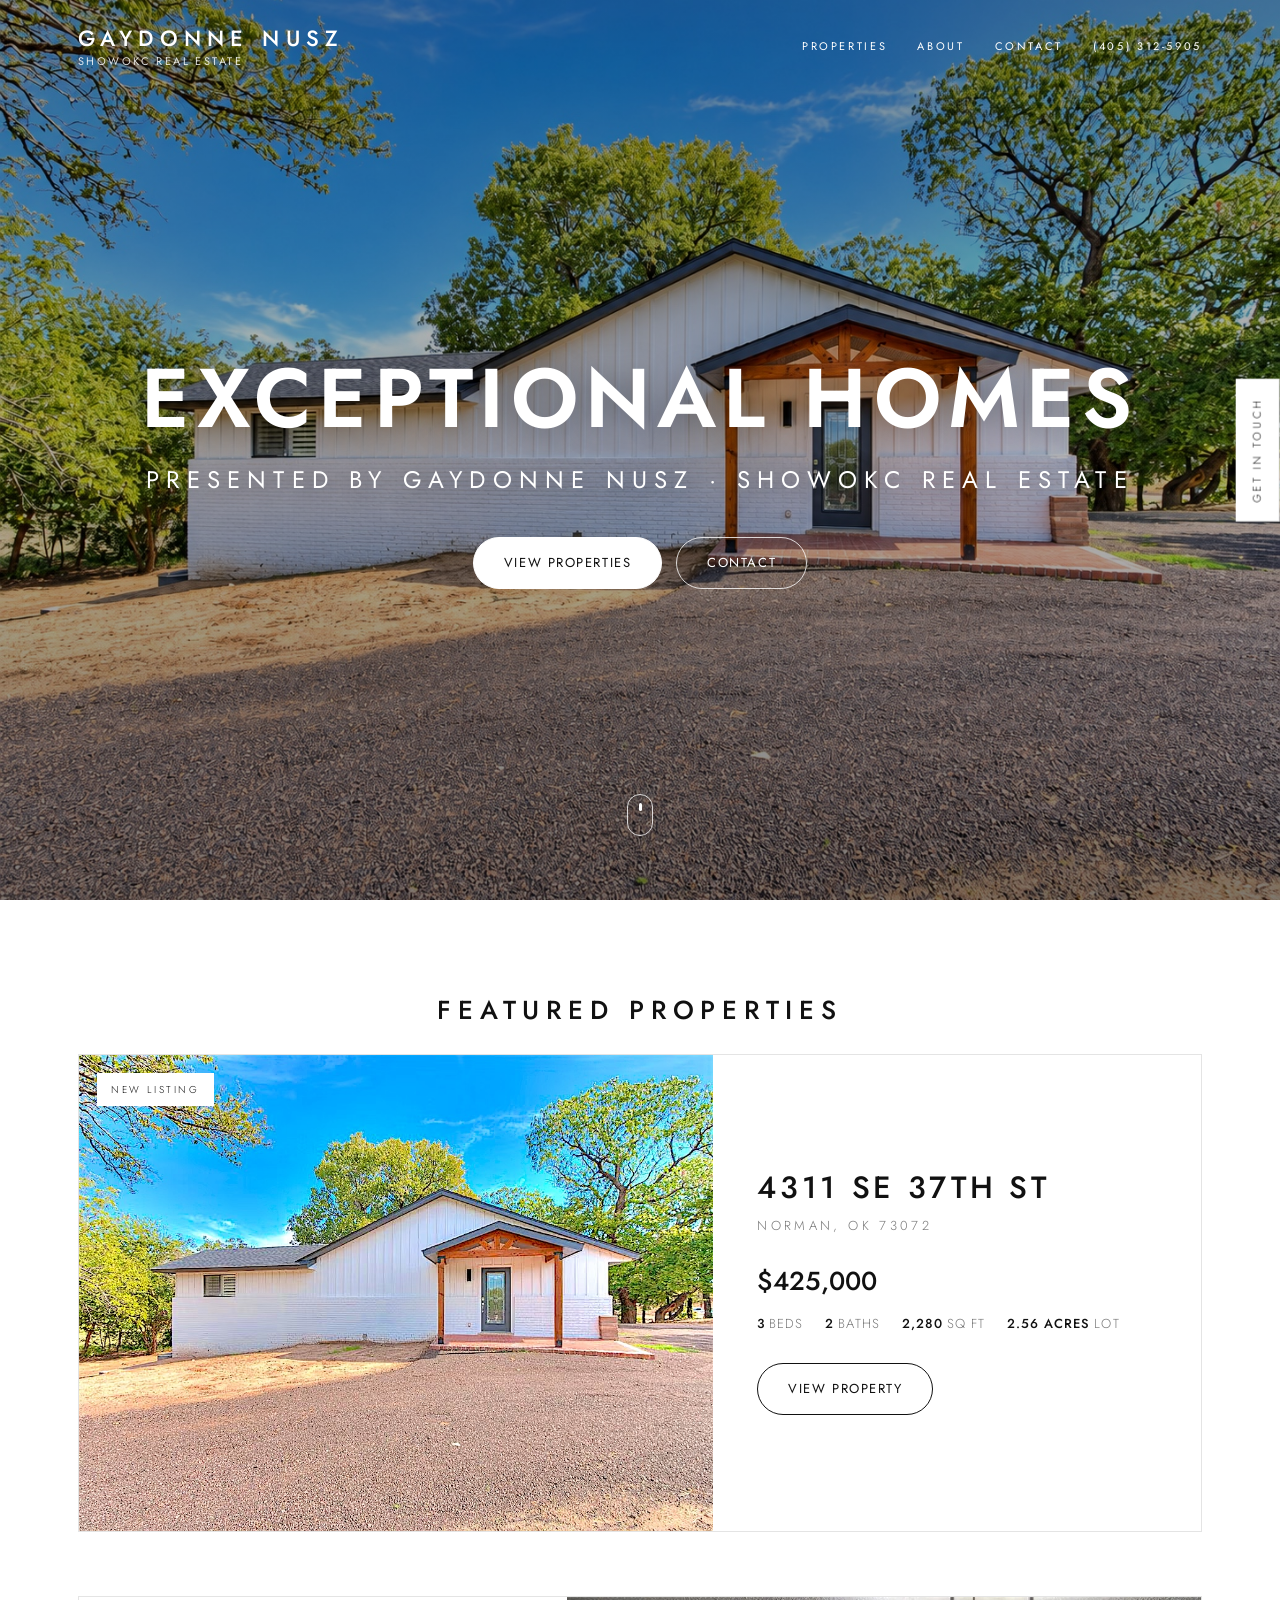
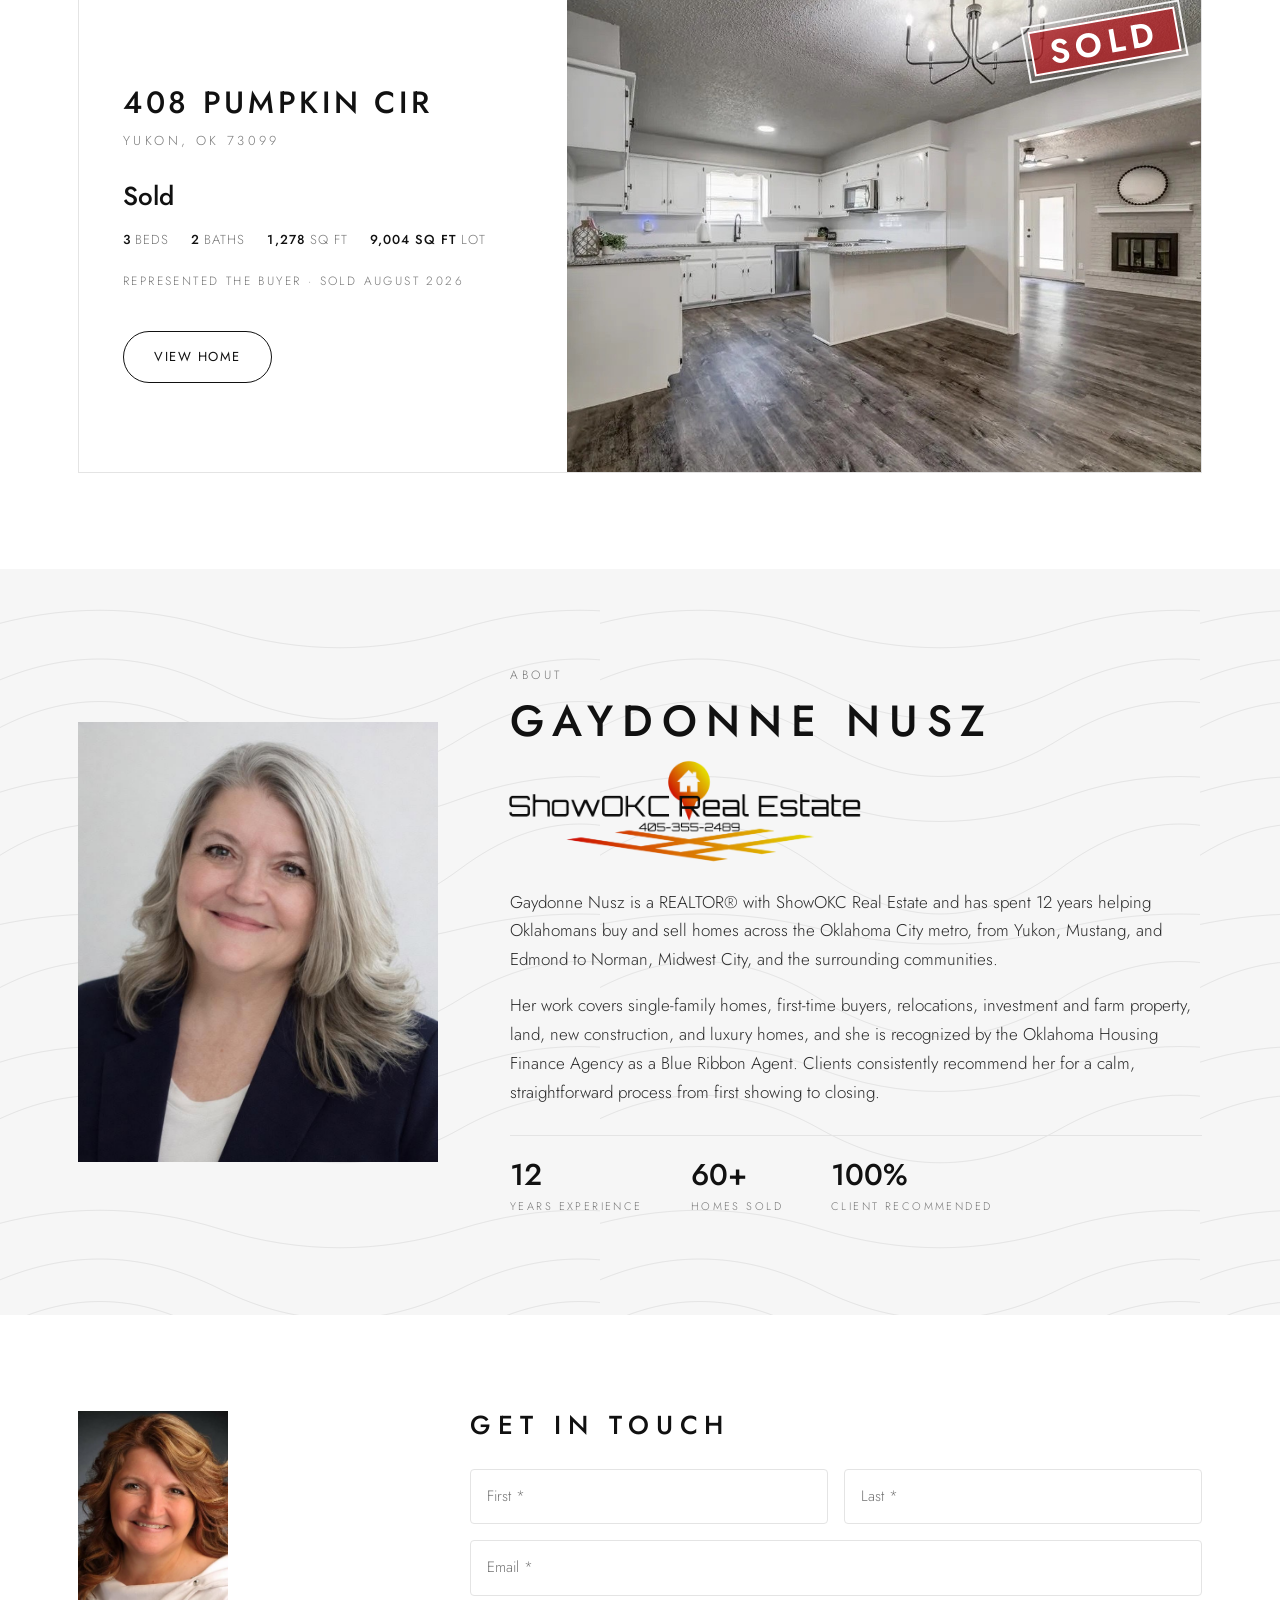
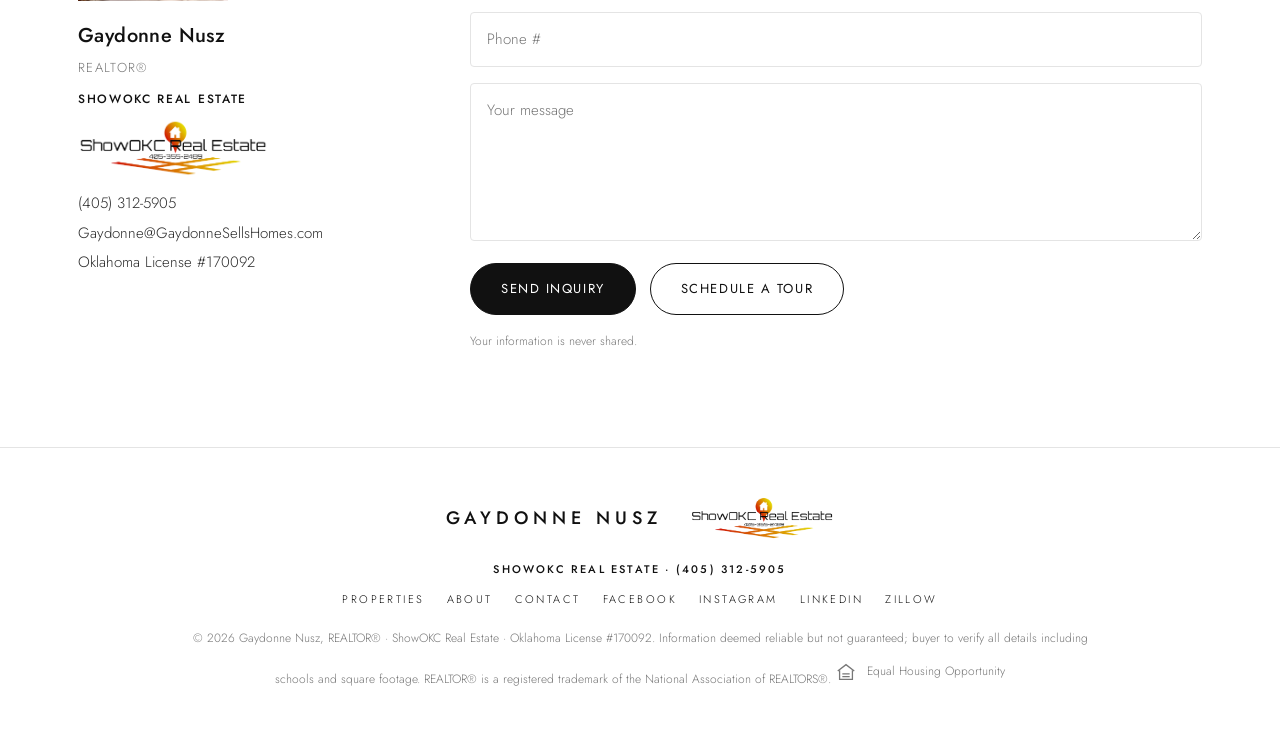
==== commit 13913d5a: "Home page hero: enhanced front photo of 4311 supplied by Jimmy Co-Authored-By: Claude Opus 5.5 <nore" ====
--- a/index.html
+++ b/index.html
@@ -32,7 +32,7 @@
 </header>
 
 <section class="hero" id="top">
-  <img class="hero__img" src="images/hero-living.jpg" alt="">
+  <img class="hero__img" src="images/hero-front-hq.jpg" alt="">
   <div class="hero__content">
     <h1 class="hero__title">Exceptional Homes</h1>
     <div class="hero__sub">Presented by Gaydonne Nusz · ShowOKC Real Estate</div>
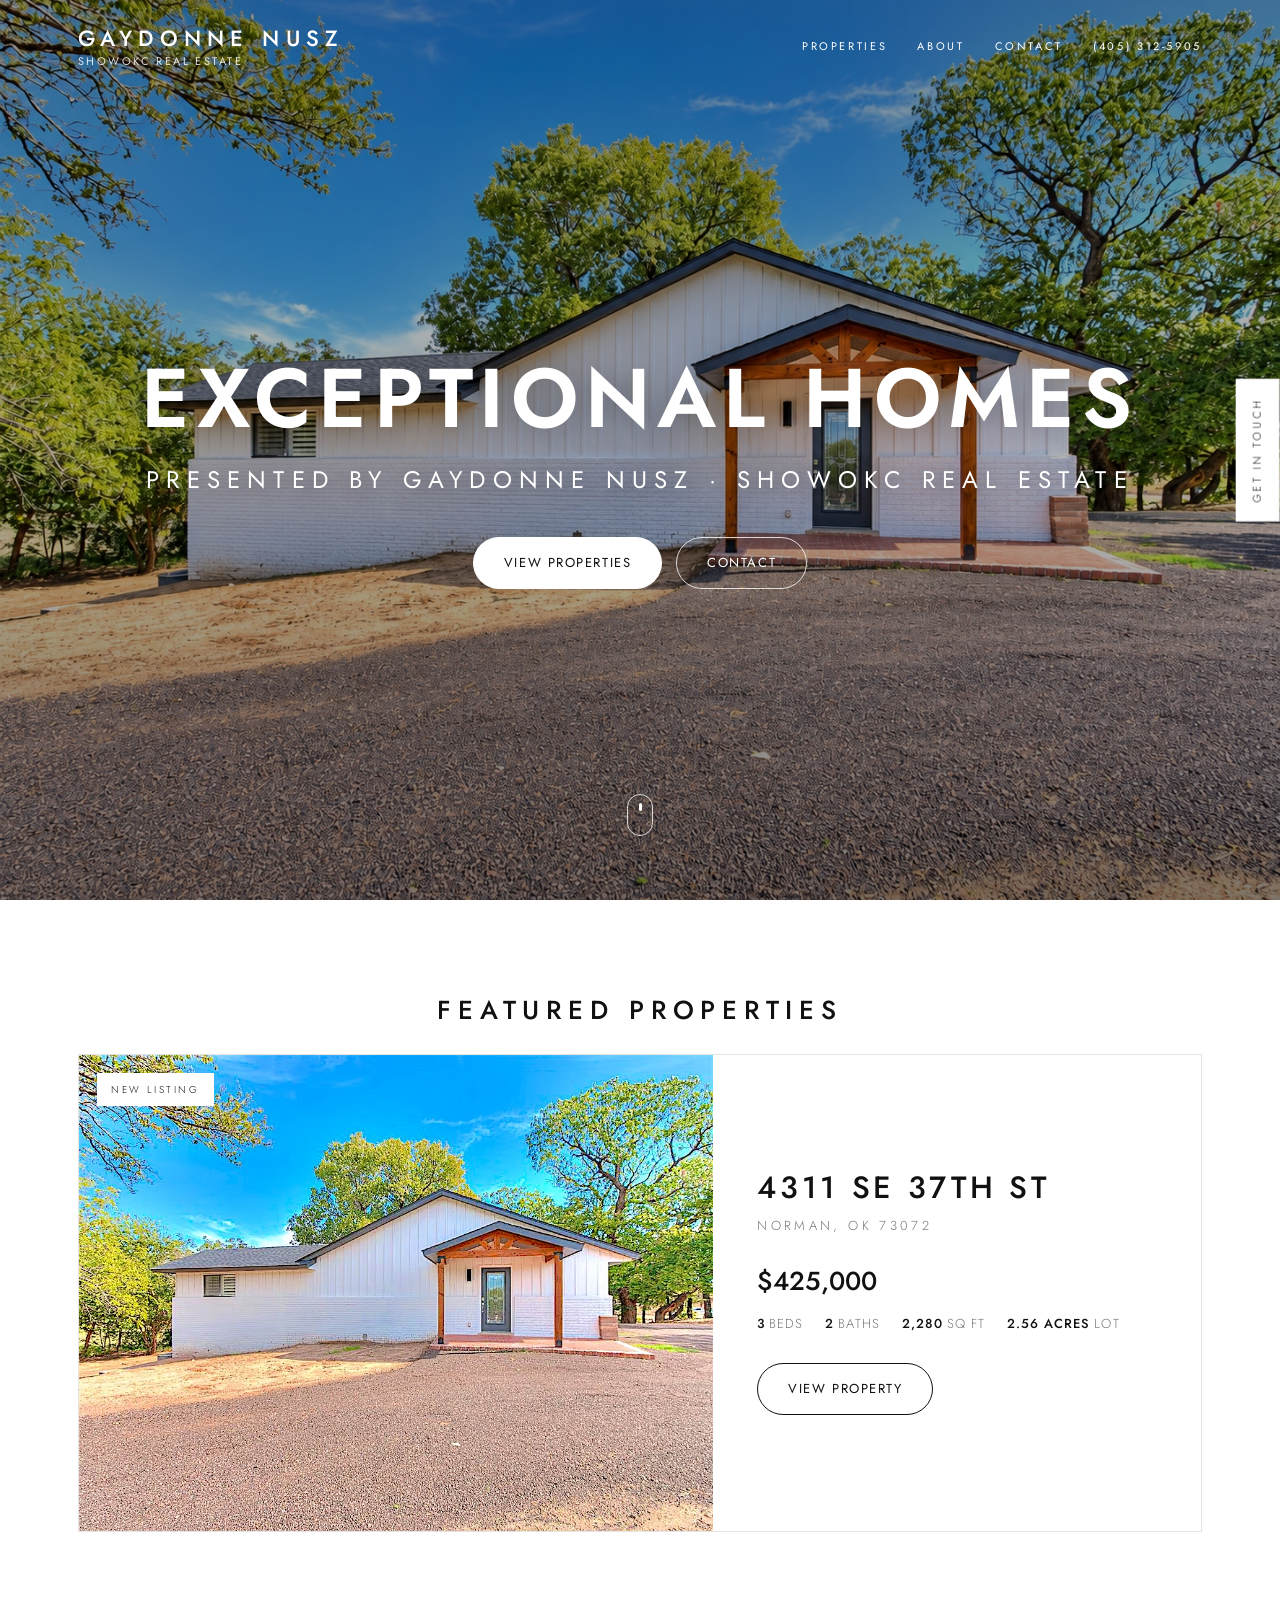
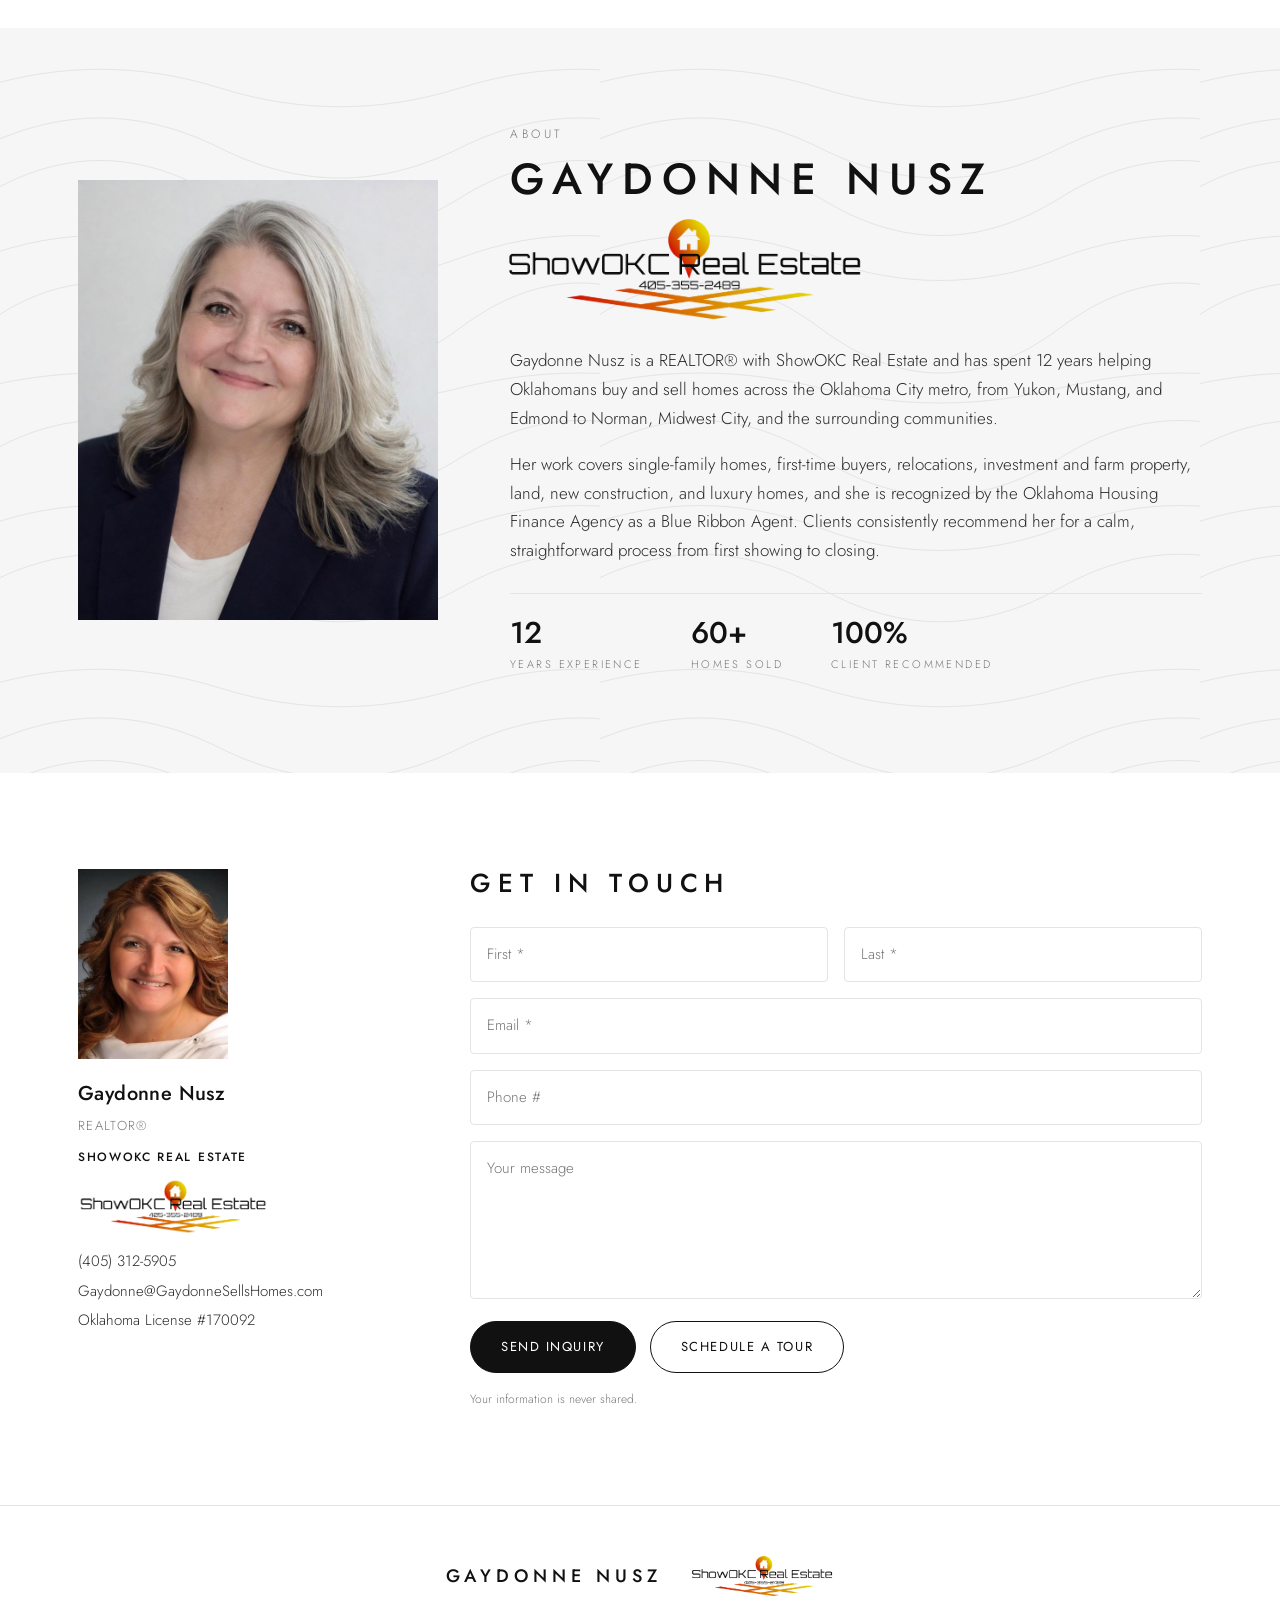
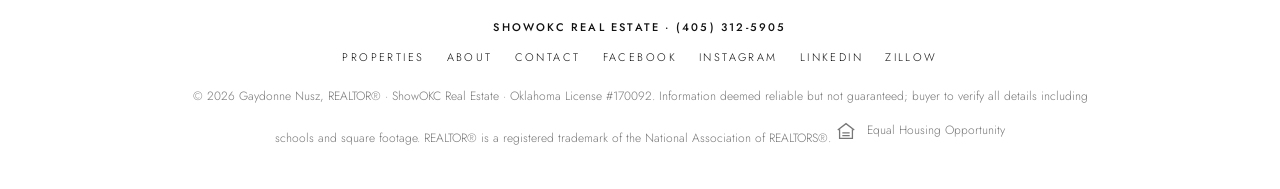
==== commit 8b167c13: "Remove 408 Pumpkin Cir listing, page and photos Co-Authored-By: Claude Opus 5.5 <noreply@anthropic.c" ====
--- a/index.html
+++ b/index.html
@@ -13,7 +13,7 @@
   <meta property="og:title" content="Gaydonne Nusz | ShowOKC Real Estate">
   <meta property="og:description" content="Exceptional homes for sale across the Oklahoma City metro. Showings by appointment.">
   <meta property="og:url" content="https://gaydonnesellshomes.com/">
-  <meta property="og:image" content="https://gaydonnesellshomes.com/images/norman/hero.jpg">
+  <meta property="og:image" content="https://gaydonnesellshomes.com/images/norman/hero-kitchen-hq.jpg">
   <meta name="twitter:card" content="summary_large_image">
   <link rel="preconnect" href="https://fonts.googleapis.com">
   <link href="https://fonts.googleapis.com/css2?family=Jost:wght@300;400;500;600&display=swap" rel="stylesheet">
@@ -57,20 +57,6 @@
           <div class="specs"><span><b>3</b>beds</span><span><b>2</b>baths</span><span><b>2,280</b>sq ft</span><span><b>2.56 acres</b>lot</span></div>
           
           <a class="btn btn--outline property__link" href="4311/">View Property</a>
-        </div>
-      </article>
-      <article class="property property--sold">
-        <a class="property__media" href="408/">
-          <img src="images/pumpkin/05.jpg" alt="408 Pumpkin Cir, Yukon" loading="lazy">
-          <span class="stamp">Sold</span>
-        </a>
-        <div class="property__body">
-          <h3 class="property__addr">408 Pumpkin Cir</h3>
-          <div class="property__city">Yukon, OK 73099</div>
-          <div class="property__price">Sold</div>
-          <div class="specs"><span><b>3</b>beds</span><span><b>2</b>baths</span><span><b>1,278</b>sq ft</span><span><b>9,004 sq ft</b>lot</span></div>
-          <p class="property__note">Represented the buyer · Sold August 2026</p>
-          <a class="btn btn--outline property__link" href="408/">View Home</a>
         </div>
       </article>
     </div>
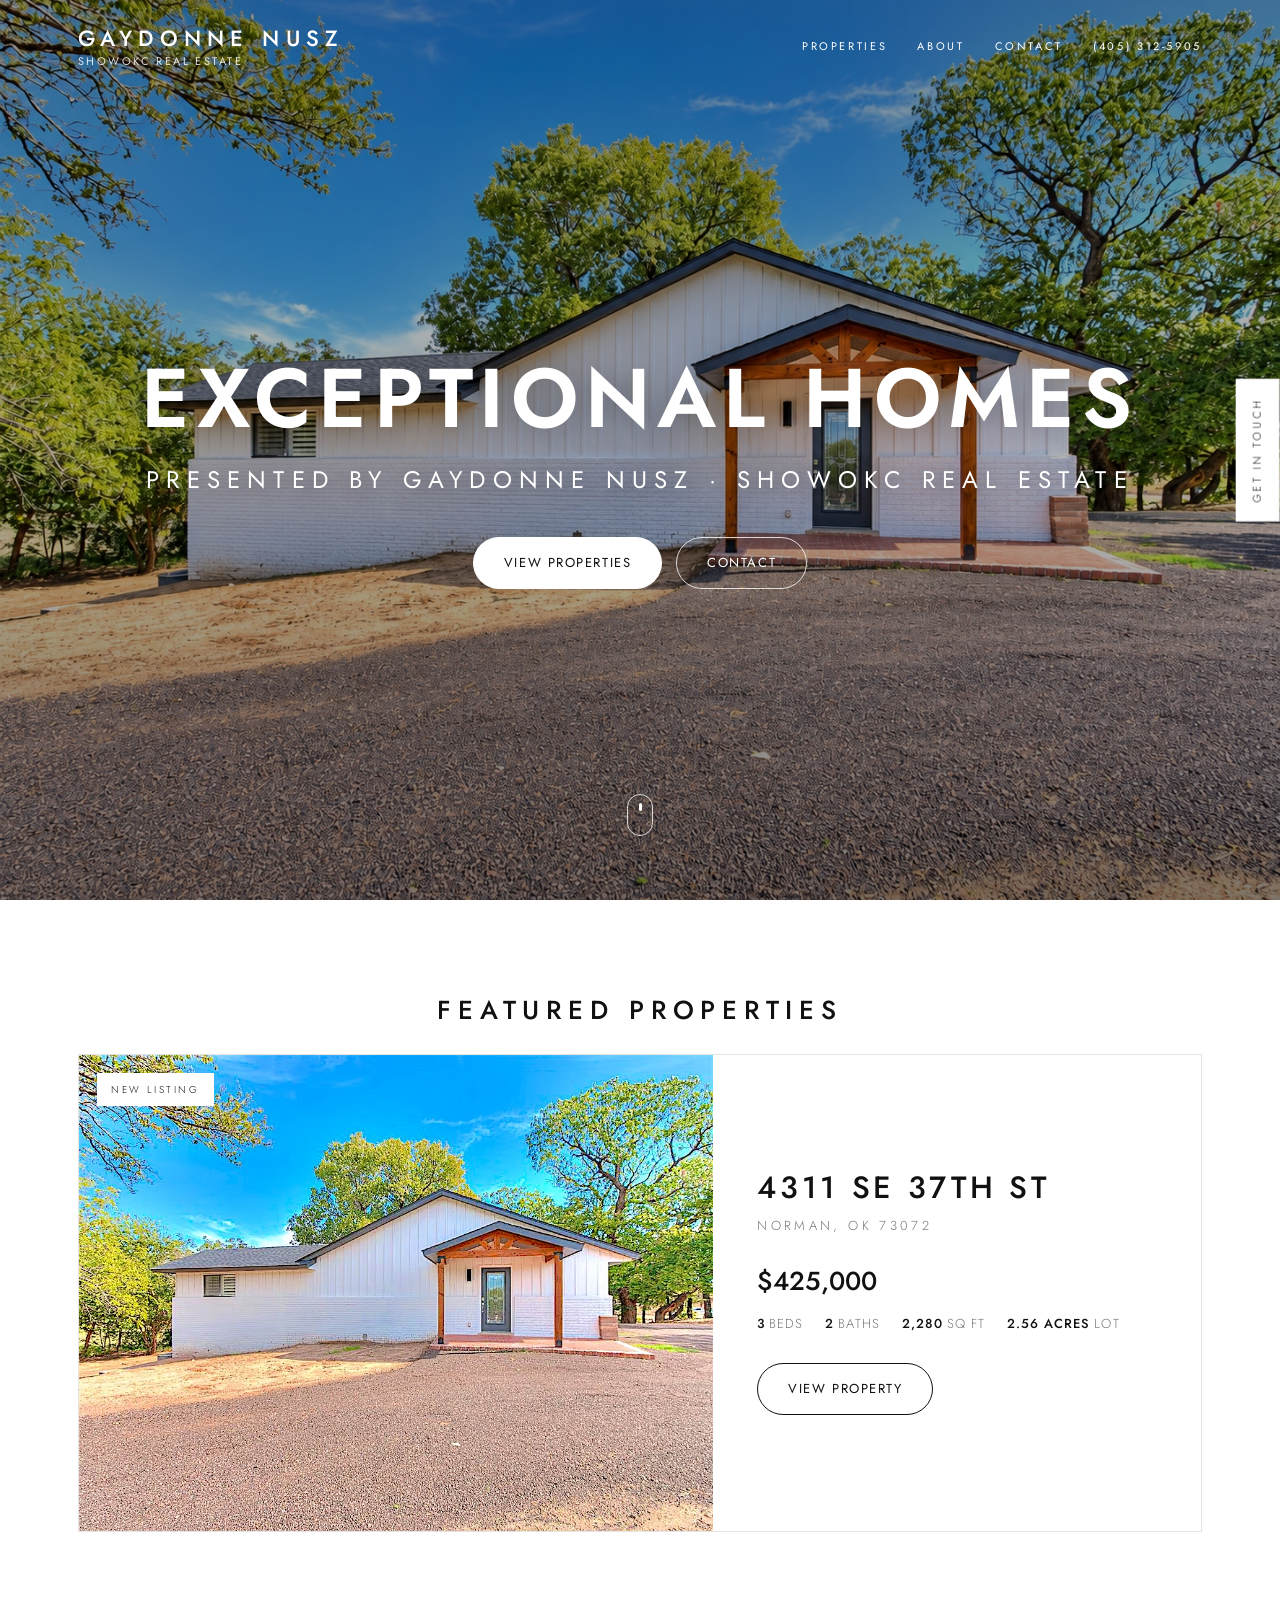
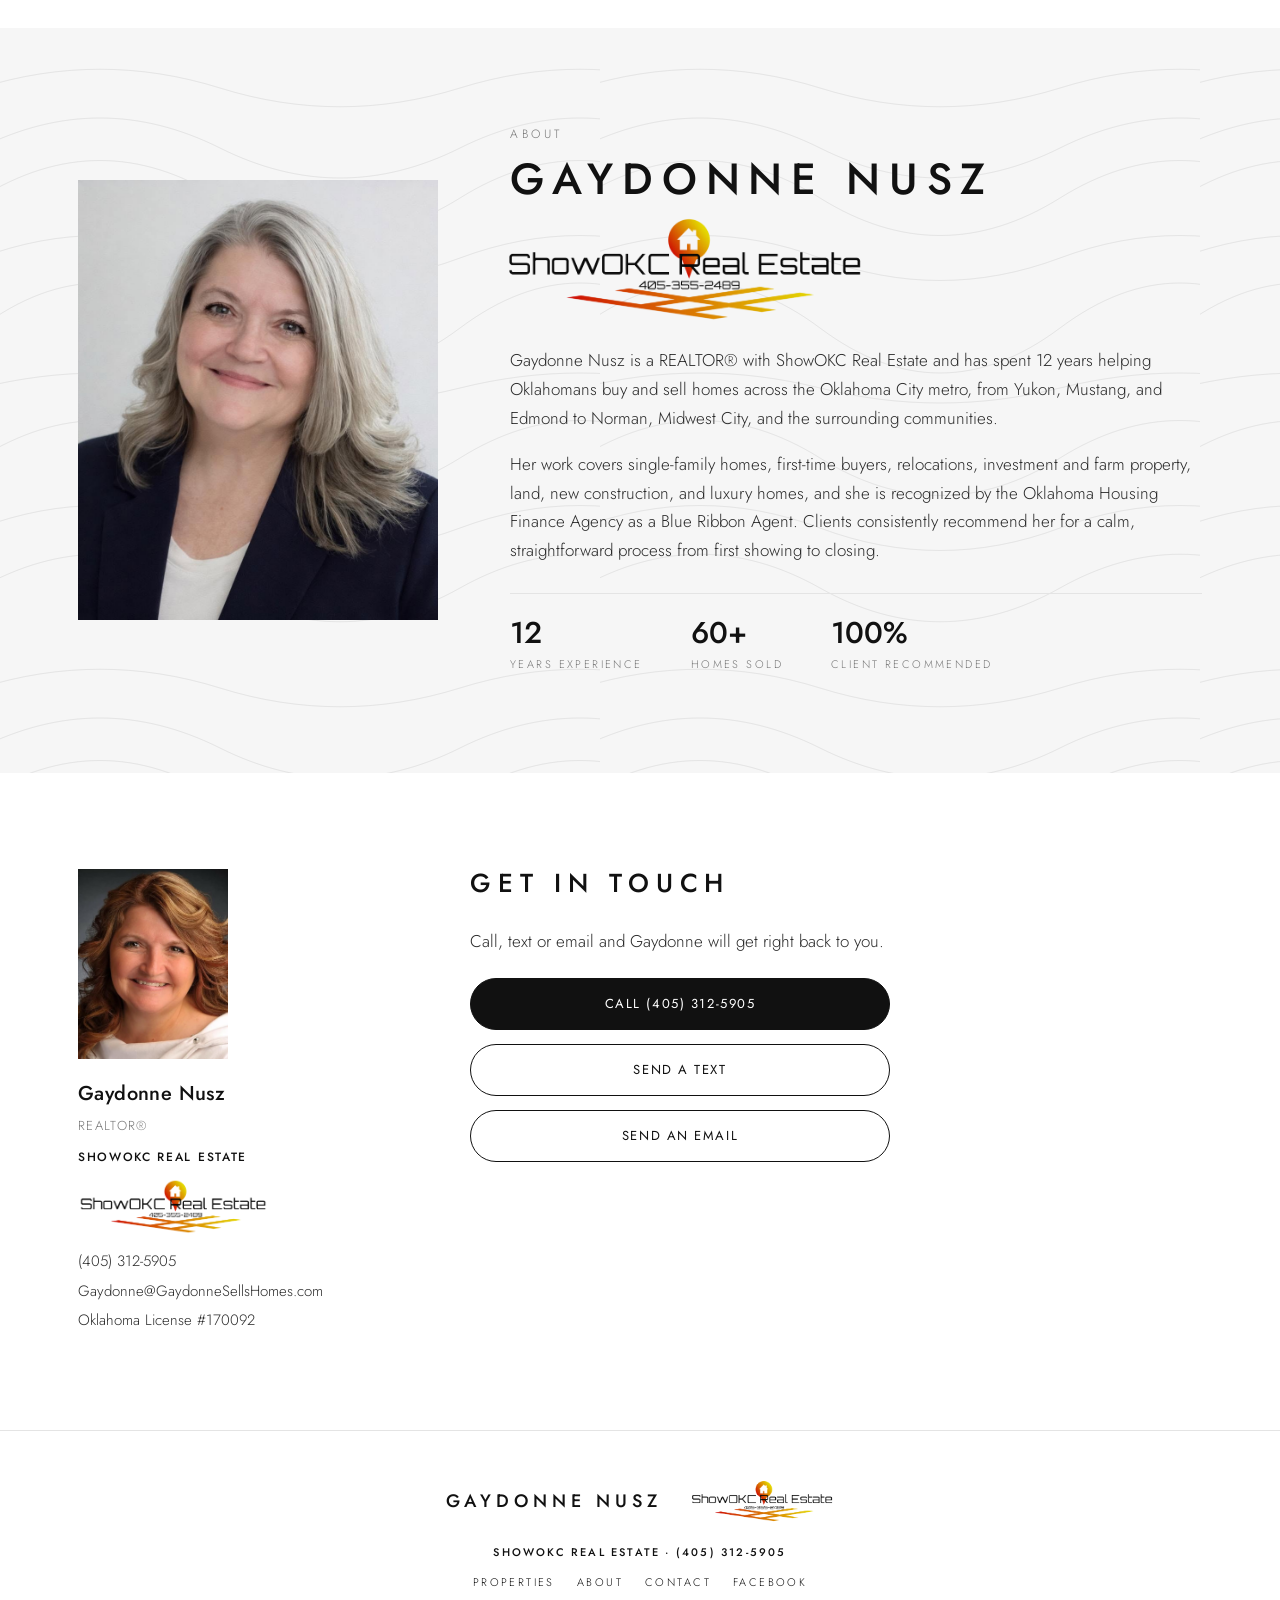
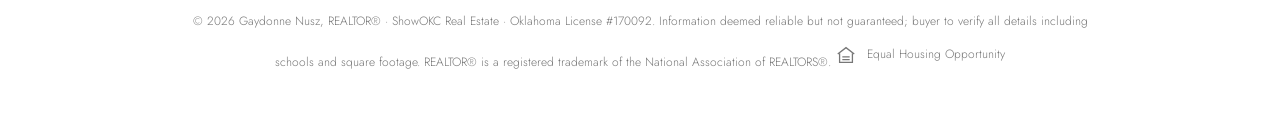
==== commit d33300a7: "Remove placeholder social links; show call/text/email until the form is set up Co-Authored-By: Claud" ====
--- a/index.html
+++ b/index.html
@@ -90,19 +90,12 @@
     </div>
     <div>
       <h2 class="h2">Get in touch</h2>
-      <!-- Posts to Formspree. Create a free form at https://formspree.io and replace YOUR_FORM_ID in tools/build.py -->
-      <form class="form" action="https://formspree.io/f/YOUR_FORM_ID" method="POST">
-        <input type="hidden" name="_subject" value="Website inquiry">
-        <div class="form__row"><input type="text" name="first_name" placeholder="First *" required><input type="text" name="last_name" placeholder="Last *" required></div>
-        <input type="email" name="email" placeholder="Email *" required>
-        <input type="tel" name="phone" placeholder="Phone #">
-        <textarea name="message" rows="5" placeholder="Your message"></textarea>
-        <div class="form__actions">
-          <button class="btn" type="submit">Send Inquiry</button>
-          <a class="btn btn--outline" href="sms:+14053125905?&body=Hi%20Gaydonne%2C%20I%27d%20like%20to%20talk%20about%20buying%20or%20selling%20a%20home.">Schedule a Tour</a>
-        </div>
-        <div class="form__note">Your information is never shared.</div>
-      </form>
+      <p class="contact__intro">Call, text or email and Gaydonne will get right back to you.</p>
+      <div class="contact__buttons">
+        <a class="btn btn--block" href="tel:+14053125905">Call (405) 312-5905</a>
+        <a class="btn btn--outline btn--block" href="sms:+14053125905?&body=Hi%20Gaydonne%2C%20I%27d%20like%20to%20talk%20about%20buying%20or%20selling%20a%20home.">Send a Text</a>
+        <a class="btn btn--outline btn--block" href="mailto:Gaydonne@GaydonneSellsHomes.com?subject=Website%20inquiry">Send an Email</a>
+      </div>
     </div>
   </div>
 </section>
@@ -113,7 +106,7 @@
       <img class="footer__logo" src="images/brand/showokc-logo.png" alt="ShowOKC Real Estate">
     </div>
     <div class="footer__brokerage">ShowOKC Real Estate · <a href="tel:+14053125905">(405) 312-5905</a></div>
-    <div class="footer__links"><a href="index.html#properties">Properties</a><a href="index.html#about">About</a><a href="index.html#contact">Contact</a><a href="https://www.facebook.com/nuszrealty">Facebook</a><a href="#">Instagram</a><a href="#">LinkedIn</a><a href="#">Zillow</a></div>
+    <div class="footer__links"><a href="index.html#properties">Properties</a><a href="index.html#about">About</a><a href="index.html#contact">Contact</a><a href="https://www.facebook.com/nuszrealty">Facebook</a></div>
     <div class="footer__legal">© 2026 Gaydonne Nusz, REALTOR® · ShowOKC Real Estate · Oklahoma License #170092. Information deemed reliable but not guaranteed; buyer to verify all details including schools and square footage. REALTOR® is a registered trademark of the National Association of REALTORS®.
       <div class="eho"><svg viewBox="0 0 24 24"><path d="m3 11 9-7 9 7"/><path d="M5 10v10h14V10"/><path d="M8 14h8M8 17h8"/></svg> Equal Housing Opportunity</div></div>
   </div>
--- a/styles.css
+++ b/styles.css
@@ -135,6 +135,8 @@
 .form input:focus, .form textarea:focus, .form select:focus { outline: none; border-color: var(--ink); }
 .form__actions { display: flex; gap: 14px; flex-wrap: wrap; margin-top: 6px; }
 .form__note { font-size: 12px; color: var(--muted); }
+.contact__intro { margin: 0 0 22px; }
+.contact__buttons { display: grid; gap: 14px; max-width: 420px; }
 
 /* ---------- Floating tour tab ---------- */
 .tour-tab { position: fixed; right: 0; top: 50%; transform: translateY(-50%) rotate(180deg); writing-mode: vertical-rl; z-index: 40; background: #fff; color: var(--ink); border: 1px solid var(--line); border-right: 0; padding: 18px 12px; font-size: 11px; letter-spacing: 0.26em; text-transform: uppercase; box-shadow: 0 6px 24px rgba(0,0,0,.08); }
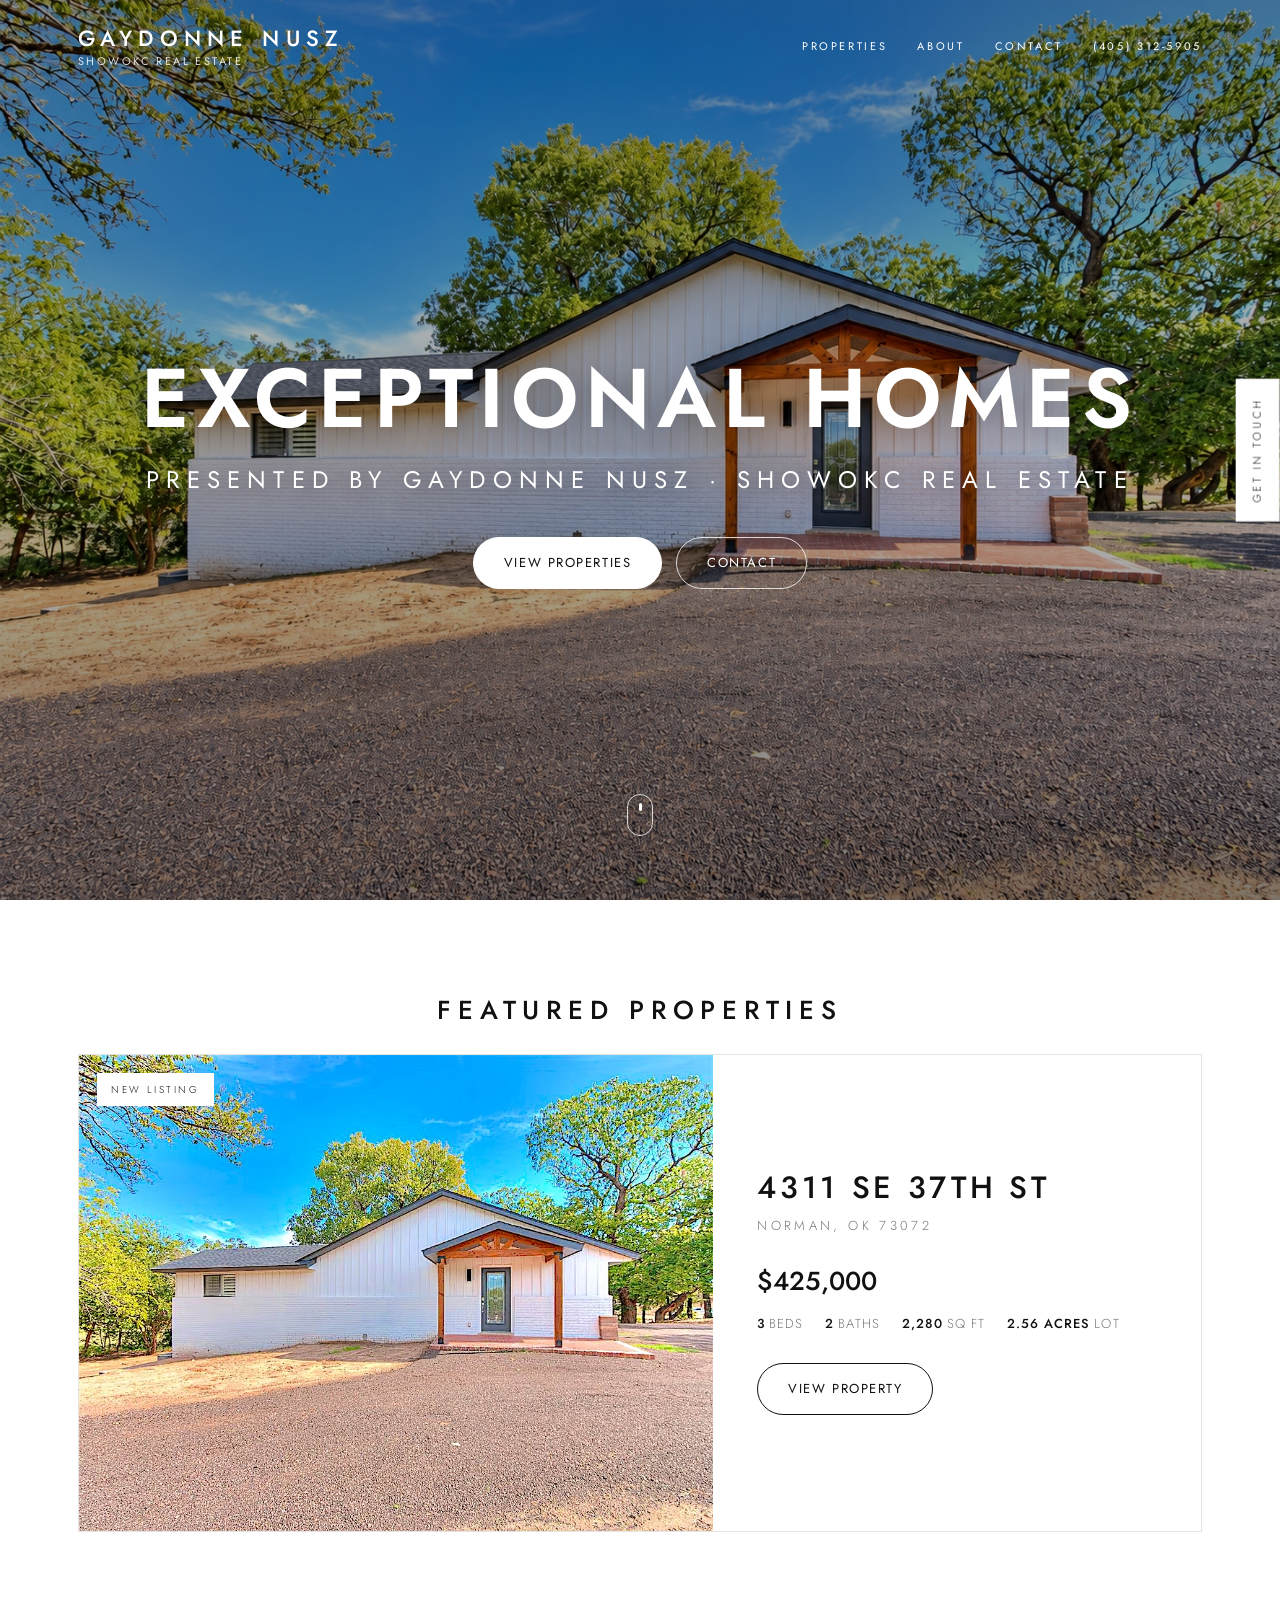
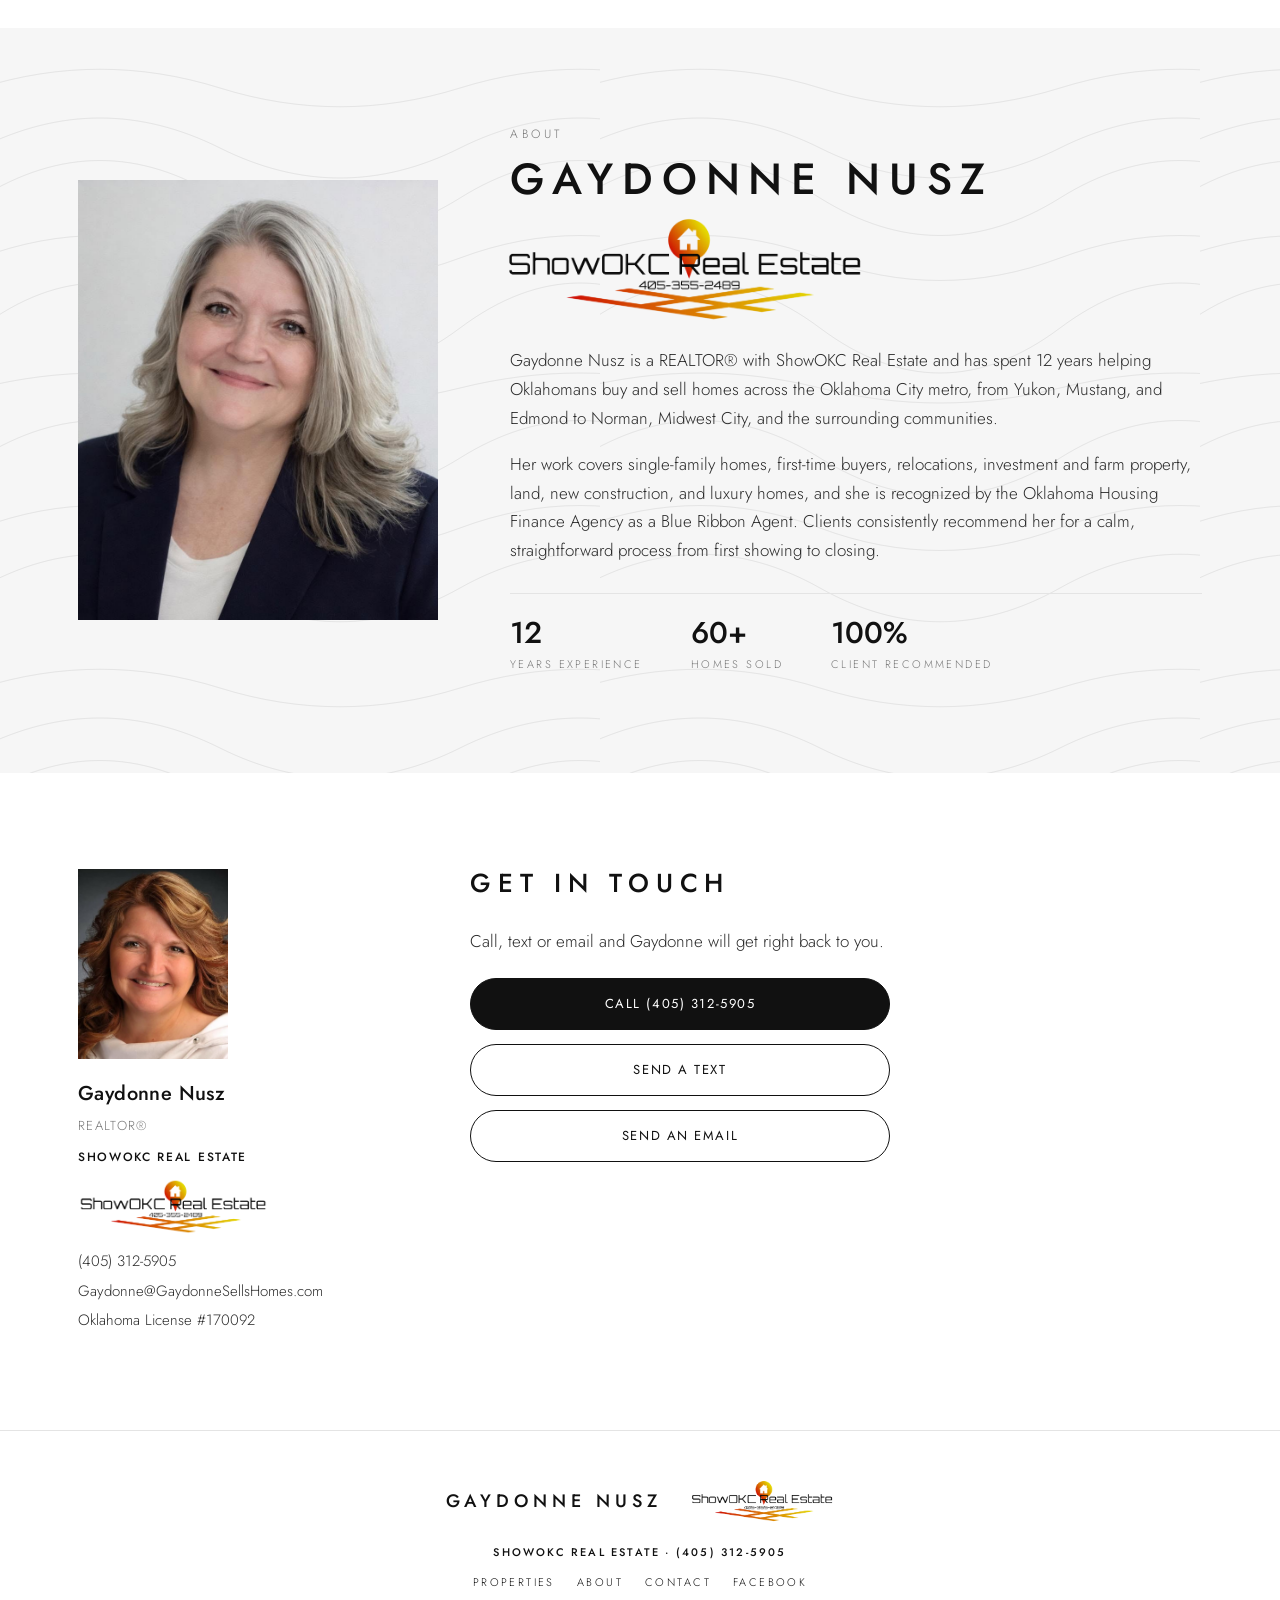
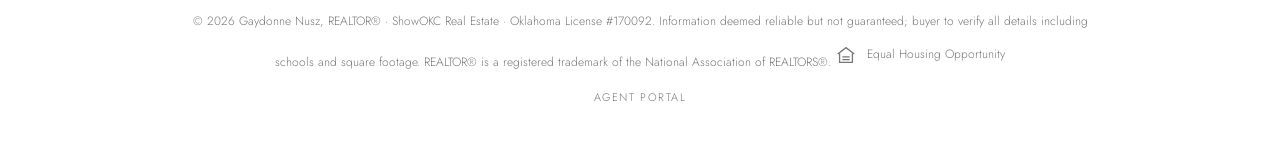
==== commit f9ebce67: "Add small Agent Portal link to the footer Co-Authored-By: Claude Opus 5.5 <noreply@anthropic.com>" ====
--- a/index.html
+++ b/index.html
@@ -108,7 +108,8 @@
     <div class="footer__brokerage">ShowOKC Real Estate · <a href="tel:+14053125905">(405) 312-5905</a></div>
     <div class="footer__links"><a href="index.html#properties">Properties</a><a href="index.html#about">About</a><a href="index.html#contact">Contact</a><a href="https://www.facebook.com/nuszrealty">Facebook</a></div>
     <div class="footer__legal">© 2026 Gaydonne Nusz, REALTOR® · ShowOKC Real Estate · Oklahoma License #170092. Information deemed reliable but not guaranteed; buyer to verify all details including schools and square footage. REALTOR® is a registered trademark of the National Association of REALTORS®.
-      <div class="eho"><svg viewBox="0 0 24 24"><path d="m3 11 9-7 9 7"/><path d="M5 10v10h14V10"/><path d="M8 14h8M8 17h8"/></svg> Equal Housing Opportunity</div></div>
+      <div class="eho"><svg viewBox="0 0 24 24"><path d="m3 11 9-7 9 7"/><path d="M5 10v10h14V10"/><path d="M8 14h8M8 17h8"/></svg> Equal Housing Opportunity</div>
+      <div class="footer__portal"><a href="portal/" rel="nofollow">Agent Portal</a></div></div>
   </div>
 </footer>
 
--- a/styles.css
+++ b/styles.css
@@ -154,6 +154,9 @@
 .footer__legal { max-width: 900px; margin: 0 auto; }
 .eho { display: inline-flex; gap: 10px; align-items: center; margin-top: 12px; }
 .eho svg { width: 22px; height: 22px; stroke: var(--muted); fill: none; stroke-width: 1.4; }
+.footer__portal { margin-top: 14px; font-size: 11px; letter-spacing: 0.14em; text-transform: uppercase; }
+.footer__portal a { color: var(--muted); }
+.footer__portal a:hover { color: var(--ink); }
 
 /* ---------- Home page: property cards ---------- */
 .properties { display: grid; gap: 64px; }
